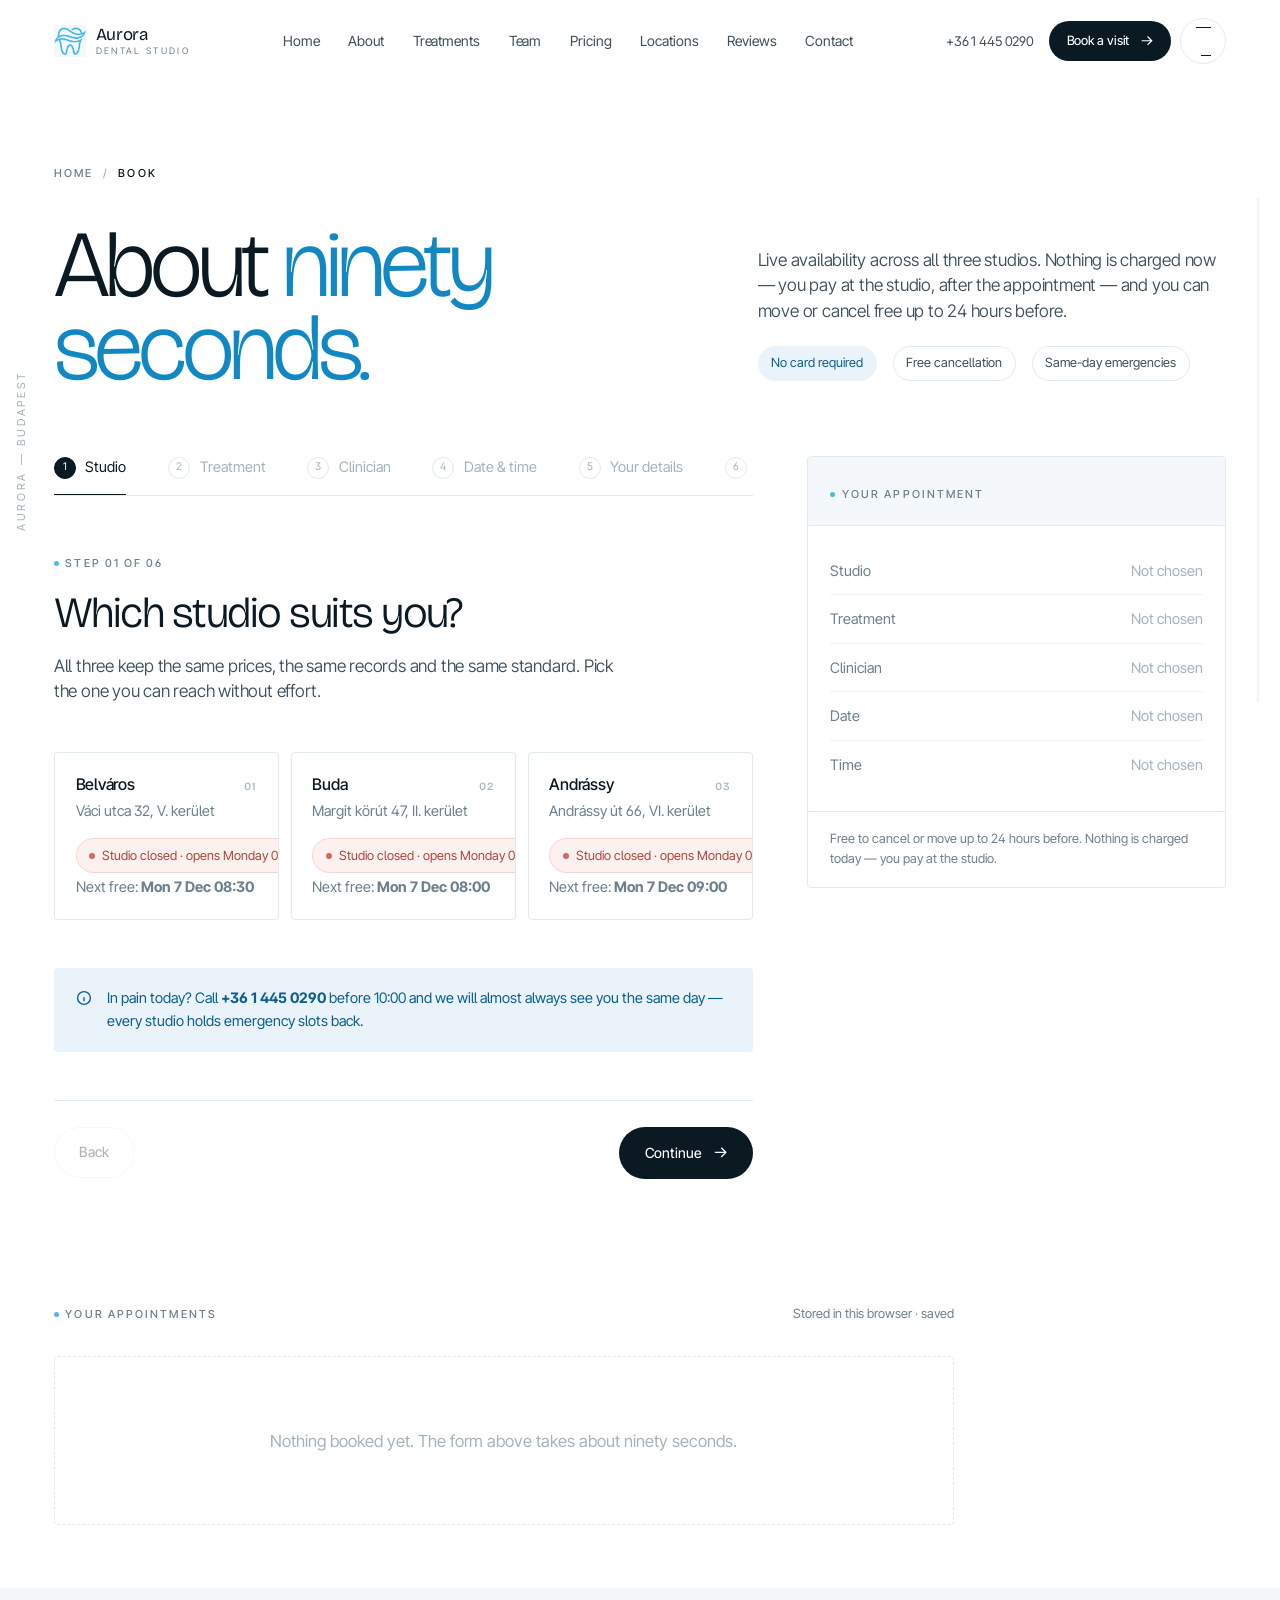
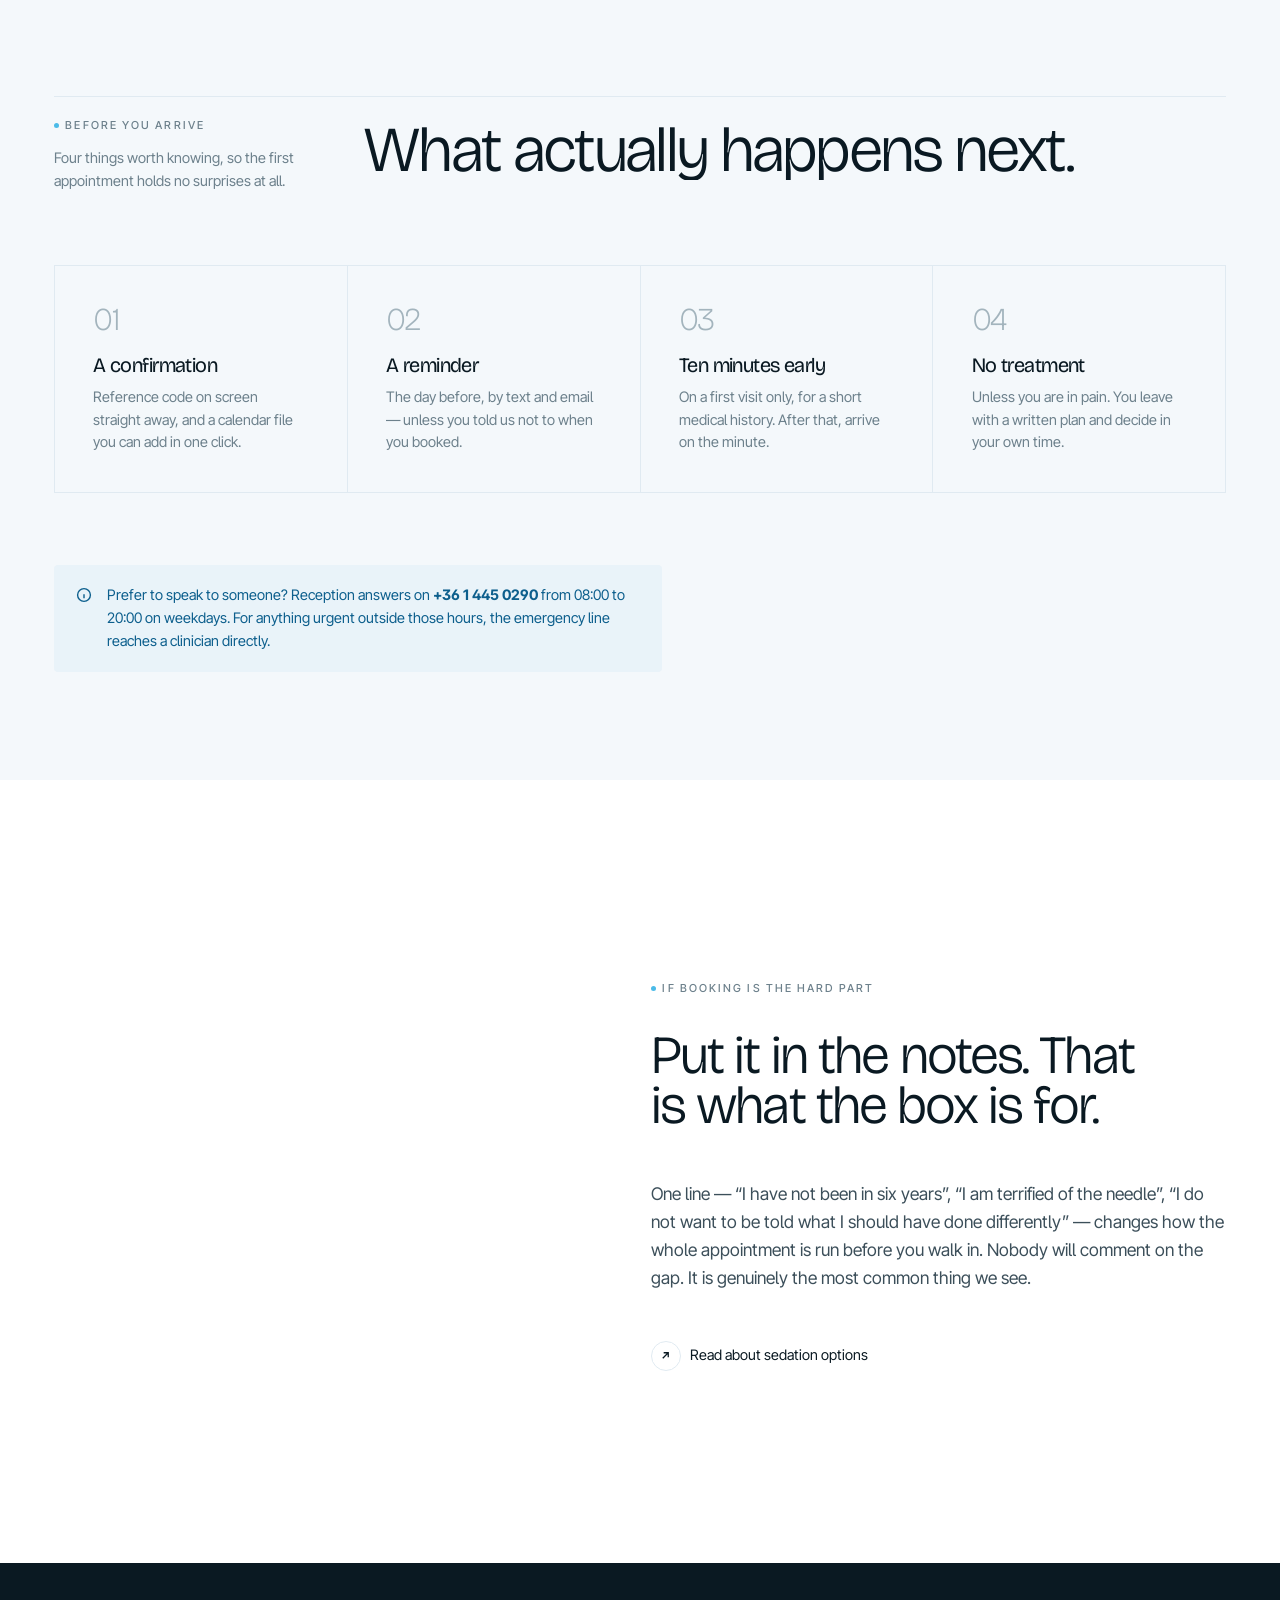
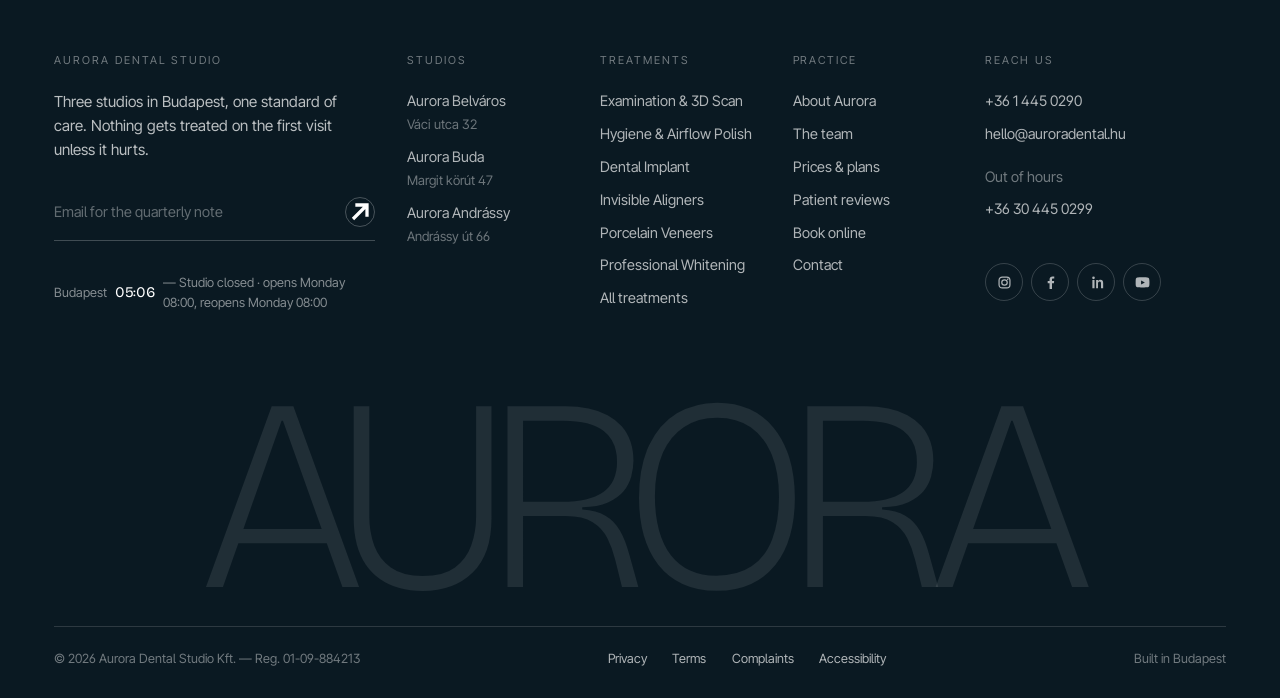
==== booking.html @ d3820864 "First" ====
<!DOCTYPE html>
<html lang="en">
<head>
<meta charset="utf-8">
<meta name="viewport" content="width=device-width, initial-scale=1">
<title>Book an Appointment — Aurora Dental Studio</title>
<meta name="description" content="Book online at any of Aurora's three Budapest studios in about ninety seconds. Live availability, free cancellation up to 24 hours before.">
<link rel="icon" href="imgs/dental_logo.png">
<link rel="preconnect" href="https://fonts.googleapis.com">
<link rel="preconnect" href="https://fonts.gstatic.com" crossorigin>
<link href="https://fonts.googleapis.com/css2?family=Bricolage+Grotesque:opsz,wght@12..96,200..800&family=Inter+Tight:ital,wght@0,300..700;1,400&display=swap" rel="stylesheet">
<link rel="stylesheet" href="https://cdn.jsdelivr.net/npm/lenis@1.1.14/dist/lenis.css">
<link rel="stylesheet" href="css/base.css">
<link rel="stylesheet" href="css/app.css">
<link rel="stylesheet" href="css/pages.css">
<script>
  (function (h) {
    if (!matchMedia('(prefers-reduced-motion: reduce)').matches) h.classList.add('motion');
    try { if (sessionStorage.getItem('aurora.nav') === '1') { h.classList.add('nav-in'); sessionStorage.removeItem('aurora.nav'); } } catch (e) {}
  })(document.documentElement);
</script>
</head>
<body>

<main>

  <!-- ============================================================ HERO -->
  <section class="phero" style="padding-bottom:clamp(1.5rem,3vh,2.4rem)">
    <div class="phero__aur" aria-hidden="true"></div>
    <div class="shell">
      <div class="phero__crumb">
        <a class="label ulink" href="index.html">Home</a>
        <span class="label" style="color:var(--ink-25)">/</span>
        <span class="label label--ink">Book</span>
      </div>
      <div class="phero__grid">
        <h1 class="phero__t" data-split="words" data-now="1">About <em>ninety seconds.</em></h1>
        <div class="phero__side">
          <p class="lead" data-rv="up" data-rv-d=".3">
            Live availability across all three studios. Nothing is charged now — you pay at the
            studio, after the appointment — and you can move or cancel free up to 24 hours before.
          </p>
          <div class="flex g2 wrap" data-rv="up" data-rv-d=".4">
            <span class="tag tag--blue">No card required</span>
            <span class="tag">Free cancellation</span>
            <span class="tag">Same-day emergencies</span>
          </div>
        </div>
      </div>
    </div>
  </section>

  <!-- ============================================================ WIZARD -->
  <section class="sec--sm" style="padding-top:clamp(1.5rem,3vw,2.6rem)">
    <div class="shell">
      <div class="wiz" id="wiz">
        <div>
          <div class="wiz__steps" id="wizSteps"></div>
          <div id="wizPanels"></div>
          <div class="wiz__nav" id="wizNav"></div>
        </div>
        <aside class="wiz__aside" id="wizAside"></aside>
      </div>
    </div>
  </section>

  <!-- ============================================================ MY APPOINTMENTS -->
  <section class="sec--sm">
    <div class="shell">
      <div style="max-width:900px" id="myAppts"></div>
    </div>
  </section>

  <!-- ============================================================ REASSURANCE -->
  <section class="sec bone">
    <div class="shell">
      <div class="shead mb6">
        <div class="shead__aside">
          <span class="label"><span class="dot"></span>Before you arrive</span>
          <p class="shead__meta">Four things worth knowing, so the first appointment holds no surprises at all.</p>
        </div>
        <h2 class="dsp shead__t" data-split="words">What actually happens next.</h2>
      </div>

      <div class="vgrid" style="grid-template-columns:repeat(4,1fr)">
        <div class="vgrid__i"><div class="tl__y" style="font-size:2rem">01</div>
          <h3 class="vgrid__t mt2">A confirmation</h3>
          <p class="vgrid__d">Reference code on screen straight away, and a calendar file you can add in one click.</p></div>
        <div class="vgrid__i"><div class="tl__y" style="font-size:2rem">02</div>
          <h3 class="vgrid__t mt2">A reminder</h3>
          <p class="vgrid__d">The day before, by text and email — unless you told us not to when you booked.</p></div>
        <div class="vgrid__i"><div class="tl__y" style="font-size:2rem">03</div>
          <h3 class="vgrid__t mt2">Ten minutes early</h3>
          <p class="vgrid__d">On a first visit only, for a short medical history. After that, arrive on the minute.</p></div>
        <div class="vgrid__i"><div class="tl__y" style="font-size:2rem">04</div>
          <h3 class="vgrid__t mt2">No treatment</h3>
          <p class="vgrid__d">Unless you are in pain. You leave with a written plan and decide in your own time.</p></div>
      </div>

      <div class="note mt6" style="max-width:76ch">
        <svg viewBox="0 0 16 16" fill="none" stroke="currentColor" stroke-width="1.4"><circle cx="8" cy="8" r="6.4"/><path d="M8 7.2v4M8 4.9v.1"/></svg>
        <span>Prefer to speak to someone? Reception answers on
        <a class="ulink" href="tel:+3614450290"><b>+36 1 445 0290</b></a> from 08:00 to 20:00 on weekdays.
        For anything urgent outside those hours, the emergency line reaches a clinician directly.</span>
      </div>
    </div>
  </section>

  <!-- ============================================================ ANXIETY -->
  <section class="sec">
    <div class="shell">
      <div class="grid" style="align-items:center">
        <figure style="grid-column:1/6" class="arch mzoom" data-clip data-cursor="Calm">
          <img class="cover" style="aspect-ratio:.84"
               src="https://images.pexels.com/photos/4269368/pexels-photo-4269368.jpeg?auto=compress&amp;cs=tinysrgb&amp;w=1000"
               alt="A dentist in conversation with a patient">
        </figure>
        <div style="grid-column:7/13">
          <span class="label"><span class="dot"></span>If booking is the hard part</span>
          <h2 class="mt3" style="font-size:var(--fs-h2)" data-split="words">Put it in the notes. That is what the box is for.</h2>
          <p class="body-lg mt4 mw-md">
            One line — “I have not been in six years”, “I am terrified of the needle”, “I do not want
            to be told what I should have done differently” — changes how the whole appointment is
            run before you walk in. Nobody will comment on the gap. It is genuinely the most common
            thing we see.
          </p>
          <a class="alink mt4" href="services.html"><span class="c">
            <svg viewBox="0 0 12 12" fill="none" stroke="currentColor" stroke-width="1.4"><path d="M3 9L9 3M4 3h5v5"/></svg>
          </span>Read about sedation options</a>
        </div>
      </div>
    </div>
  </section>

</main>

<script src="https://cdnjs.cloudflare.com/ajax/libs/gsap/3.12.5/gsap.min.js"></script>
<script src="https://cdnjs.cloudflare.com/ajax/libs/gsap/3.12.5/ScrollTrigger.min.js"></script>
<script src="https://cdn.jsdelivr.net/npm/lenis@1.1.14/dist/lenis.min.js"></script>
<script src="js/data.js"></script>
<script src="js/store.js"></script>
<script src="js/motion.js"></script>
<script src="js/ui.js"></script>
<script src="js/pages.js"></script>
<script src="js/booking.js"></script>
<script>AURORA.UI.boot('booking.html', AURORA.pages.booking);</script>
</body>
</html>
---- css/base.css ----
/* ============================================================
   AURORA DENTAL STUDIO — BASE
   Design system: tokens, reset, typography, grid, utilities
   ============================================================ */

/* ---------- 1. TOKENS ---------- */
:root{
  /* Palette — white + light blue, sparingly deployed */
  --paper:      #ffffff;
  --bone:       #f4f8fb;
  --mist:       #e9f3f9;
  --ice:        #d5eaf7;
  --aurora:     #4bbbe8;
  --aurora-lit: #6fcbf0;
  --deep:       #1188c4;
  --abyss:      #0d5f8d;

  --ink:        #0a1922;
  --ink-70:     #3c4f5a;
  --ink-45:     #6d818c;
  --ink-25:     #a3b4bd;
  --line:       #e0eaf1;
  --line-soft:  #eef4f8;

  /* Type */
  --display: "Bricolage Grotesque", "Inter Tight", -apple-system, BlinkMacSystemFont, "Segoe UI", sans-serif;
  --text:    "Inter Tight", -apple-system, BlinkMacSystemFont, "Segoe UI", Roboto, sans-serif;

  --fs-mega:    clamp(3.4rem, 13vw, 13rem);
  --fs-display: clamp(2.9rem, 8.4vw, 8.2rem);
  --fs-h1:      clamp(2.4rem, 6vw, 5.4rem);
  --fs-h2:      clamp(1.9rem, 4.2vw, 3.6rem);
  --fs-h3:      clamp(1.35rem, 2.1vw, 1.95rem);
  --fs-h4:      clamp(1.1rem, 1.4vw, 1.3rem);
  --fs-lead:    clamp(1.02rem, 1.35vw, 1.28rem);
  --fs-body:    1.0425rem;
  --fs-sm:      0.905rem;
  --fs-xs:      0.795rem;
  --fs-label:   0.688rem;

  /* Space */
  --pad:     clamp(1.25rem, 4.2vw, 4.5rem);
  --gut:     clamp(1rem, 1.7vw, 1.75rem);
  --sec:     clamp(5rem, 12vh, 10.5rem);
  --sec-sm:  clamp(3.25rem, 7vh, 6rem);

  /* Motion */
  --e-out:  cubic-bezier(.16,1,.3,1);
  --e-io:   cubic-bezier(.65,.05,.36,1);
  --e-soft: cubic-bezier(.33,1,.68,1);
  --t-fast: .28s;
  --t-mid:  .55s;
  --t-slow: .9s;

  --nav-h: 78px;
  --rail:  clamp(0px, 3.4vw, 58px);
  --maxw:  1680px;
}

/* ---------- 2. RESET ---------- */
*,*::before,*::after{ box-sizing:border-box; }
*{ margin:0; padding:0; }
html{
  -webkit-text-size-adjust:100%;
  scroll-behavior:auto;
  background:var(--paper);
}
body{
  font-family:var(--text);
  font-size:var(--fs-body);
  line-height:1.58;
  font-weight:400;
  color:var(--ink);
  background:var(--paper);
  -webkit-font-smoothing:antialiased;
  -moz-osx-font-smoothing:grayscale;
  text-rendering:optimizeLegibility;
  overflow-x:hidden;
  font-feature-settings:"ss01","cv05","kern";
}
body.is-locked{ overflow:hidden; }
img,svg,video{ display:block; max-width:100%; }
img{ height:auto; background:var(--bone); }
a{ color:inherit; text-decoration:none; }
button,input,select,textarea{ font:inherit; color:inherit; background:none; border:none; }
button{ cursor:pointer; }
ul,ol{ list-style:none; }
table{ border-collapse:collapse; width:100%; }
::selection{ background:var(--aurora); color:#fff; }
:focus-visible{ outline:2px solid var(--deep); outline-offset:3px; border-radius:2px; }
:focus:not(:focus-visible){ outline:none; }

/* Scrollbar */
::-webkit-scrollbar{ width:9px; height:9px; }
::-webkit-scrollbar-track{ background:var(--bone); }
::-webkit-scrollbar-thumb{ background:var(--ice); border-radius:9px; }
::-webkit-scrollbar-thumb:hover{ background:var(--aurora); }

/* Lenis */
html.lenis,html.lenis body{ height:auto; }
.lenis.lenis-smooth{ scroll-behavior:auto !important; }
.lenis.lenis-stopped{ overflow:hidden; }

/* ---------- 3. TYPE ---------- */
.display,h1,h2,h3,h4{
  font-family:var(--display);
  font-weight:300;
  line-height:.94;
  letter-spacing:-.035em;
  font-variation-settings:"opsz" 64;
  text-wrap:balance;
}
h1{ font-size:var(--fs-h1); }
h2{ font-size:var(--fs-h2); }
h3{ font-size:var(--fs-h3); letter-spacing:-.028em; line-height:1.06; }
h4{ font-size:var(--fs-h4); letter-spacing:-.02em; line-height:1.2; font-weight:400; }

.mega{ font-family:var(--display); font-size:var(--fs-mega); font-weight:200; line-height:.82; letter-spacing:-.05em; font-variation-settings:"opsz" 96; }
/* section headings — deliberately smaller than the page-level display sizes */
.dsp{ font-size:clamp(2.1rem, 5vw, 4.4rem); letter-spacing:-.042em; }
.lead{ font-size:var(--fs-lead); line-height:1.48; color:var(--ink-70); font-weight:350; letter-spacing:-.012em; }
.body-lg{ font-size:1.09rem; line-height:1.62; color:var(--ink-70); }
.muted{ color:var(--ink-45); }
.small{ font-size:var(--fs-sm); }
.xs{ font-size:var(--fs-xs); }

/* Label — the signature micro-type of the system */
.label{
  font-size:var(--fs-label);
  font-weight:500;
  letter-spacing:.19em;
  text-transform:uppercase;
  color:var(--ink-45);
  line-height:1;
  display:inline-flex;
  align-items:center;
  gap:.6em;
}
.label--ink{ color:var(--ink); }
.label--blue{ color:var(--deep); }
.label .dot{ width:5px; height:5px; border-radius:50%; background:var(--aurora); flex:none; }
.idx{
  font-family:var(--display);
  font-size:var(--fs-label);
  font-weight:500;
  letter-spacing:.08em;
  color:var(--ink-25);
  font-variation-settings:"opsz" 12;
}

.wm{ font-weight:200; }
.italic{ font-style:italic; }
.tight{ letter-spacing:-.045em; }
.blue{ color:var(--deep); }
.ink45{ color:var(--ink-45); }

/* Inline media chip inside headlines */
.chip-img{
  display:inline-block;
  vertical-align:middle;
  width:clamp(58px,7.4vw,132px);
  height:clamp(34px,4.1vw,72px);
  border-radius:999px;
  object-fit:cover;
  object-position:50% 38%;
  margin:0 .18em;
  transform:translateY(-.06em);
}

/* ---------- 4. LAYOUT ---------- */
.shell{
  width:100%;
  max-width:var(--maxw);
  margin-inline:auto;
  padding-inline:var(--pad);
}
.shell--wide{ max-width:1920px; }
.grid{ display:grid; grid-template-columns:repeat(12,1fr); gap:var(--gut); }
.sec{ padding-block:var(--sec); position:relative; }
.sec--sm{ padding-block:var(--sec-sm); }
.sec--flush-t{ padding-top:0; }
.sec--flush-b{ padding-bottom:0; }
.bone{ background:var(--bone); }
.mist{ background:var(--mist); }
.night{ background:var(--ink); color:var(--paper); }
.night .lead,.night .muted{ color:rgba(255,255,255,.62); }
.night .label{ color:rgba(255,255,255,.5); }
.hr{ height:1px; background:var(--line); border:0; }
.night .hr{ background:rgba(255,255,255,.14); }

/* Section head: label left, title right — the recurring editorial pattern */
.shead{
  display:grid;
  grid-template-columns:minmax(0,3fr) minmax(0,9fr);
  gap:var(--gut);
  align-items:start;
  padding-top:1.4rem;
  border-top:1px solid var(--line);
}
.shead__aside{ display:flex; flex-direction:column; gap:1rem; }
.shead__t{ max-width:19ch; }
.shead__meta{ font-size:var(--fs-sm); color:var(--ink-45); max-width:34ch; }
.night .shead{ border-color:rgba(255,255,255,.14); }

/* ---------- 5. UTILITIES ---------- */
.flex{ display:flex; }
.between{ display:flex; justify-content:space-between; align-items:center; }
.center{ display:flex; align-items:center; }
.col{ display:flex; flex-direction:column; }
.wrap{ flex-wrap:wrap; }
.g1{ gap:.5rem } .g2{ gap:1rem } .g3{ gap:1.6rem } .g4{ gap:2.4rem } .g6{ gap:3.6rem }
.mt1{ margin-top:.6rem } .mt2{ margin-top:1.2rem } .mt3{ margin-top:2rem }
.mt4{ margin-top:3rem } .mt6{ margin-top:4.5rem } .mt8{ margin-top:6rem }
.mb2{ margin-bottom:1.2rem } .mb3{ margin-bottom:2rem } .mb4{ margin-bottom:3rem } .mb6{ margin-bottom:4.5rem }
.tc{ text-align:center } .tr{ text-align:right }
.rel{ position:relative } .ovh{ overflow:hidden }
.nowrap{ white-space:nowrap }
.mw-xs{ max-width:34ch } .mw-sm{ max-width:44ch } .mw-md{ max-width:58ch } .mw-lg{ max-width:72ch }
.full{ width:100% } .fit{ width:fit-content }
.sr{ position:absolute; width:1px; height:1px; padding:0; margin:-1px; overflow:hidden; clip:rect(0 0 0 0); white-space:nowrap; border:0; }
.hide-mob{ display:revert }
.only-mob{ display:none }
.stack-sep > * + *{ border-top:1px solid var(--line); }

/* Aspect helpers */
.ar-1{ aspect-ratio:1/1 } .ar-45{ aspect-ratio:4/5 } .ar-34{ aspect-ratio:3/4 }
.ar-32{ aspect-ratio:3/2 } .ar-169{ aspect-ratio:16/9 } .ar-21{ aspect-ratio:2/1 }
.ar-23{ aspect-ratio:2/3 }
.cover{ width:100%; height:100%; object-fit:cover; }

/* Arch — signature silhouette, echoing the curve of the logo */
.arch{ border-radius:999px 999px 4px 4px; overflow:hidden; }
.arch-sm{ border-radius:180px 180px 4px 4px; overflow:hidden; }
.pill{ border-radius:999px; overflow:hidden; }
.soft{ border-radius:3px; overflow:hidden; }

@media (max-width:900px){
  .hide-mob{ display:none !important }
  .only-mob{ display:revert }
  .shead{ grid-template-columns:1fr; gap:1.5rem }
  /* Keep 12 tracks so inline `grid-column: 6/13` spans stay valid, and
     stack every child instead — dropping to 6 tracks pushed items into
     implicit columns and overflowed the page. */
  .grid{ grid-template-columns:repeat(12,1fr) }
  .grid > *{ grid-column:1 / -1 !important; }
}
---- css/app.css ----
/* ============================================================
   AURORA — APP CHROME + COMPONENTS
   ============================================================ */

/* ---------- MOTION PRIMING ---------- */
html.motion [data-rv]{ opacity:0; }
html.motion [data-rv="up"]{ transform:translateY(38px); }
html.motion [data-rv="fade"]{ transform:none; }
html.motion .rv-line span{ display:block; }
html.motion [data-split]{ opacity:1; }
html.motion [data-split]:not(.split-done){ opacity:0; }
html.motion [data-clip]{ clip-path:inset(0 0 100% 0); }

/* ============================================================
   LOADER
   ============================================================ */
.loader{
  position:fixed; inset:0; z-index:9000;
  background:var(--paper);
  display:grid; place-items:center;
  padding:var(--pad);
}
.loader__mark{ width:clamp(64px,7vw,104px); opacity:.14; }
.loader__wrap{ position:relative; display:grid; place-items:center; gap:1.6rem; }
.loader__word{
  font-family:var(--display); font-weight:200;
  font-size:clamp(2.4rem,7vw,5.2rem); letter-spacing:-.05em;
  line-height:1; overflow:hidden; display:flex;
}
.loader__word span{ display:block; }
.loader__bar{
  position:absolute; left:var(--pad); right:var(--pad); bottom:calc(var(--pad) + 34px);
  height:1px; background:var(--line);
}
.loader__bar i{ display:block; height:100%; width:0; background:var(--aurora); }
.loader__num{
  position:absolute; right:var(--pad); bottom:var(--pad);
  font-family:var(--display); font-size:clamp(2rem,5vw,3.4rem);
  font-weight:200; letter-spacing:-.04em; line-height:1; color:var(--ink);
}
.loader__cap{ position:absolute; left:var(--pad); bottom:var(--pad); }
.loader__veil{
  position:absolute; inset:0; background:var(--paper);
}

/* ============================================================
   PAGE TRANSITION
   ============================================================ */
.trans{ position:fixed; inset:0; z-index:8000; pointer-events:none; display:grid; place-items:center; }
.trans__panel{
  position:absolute; inset:0; background:var(--ink);
  transform:scaleY(0); transform-origin:bottom center;
}
.trans__mark{ position:relative; width:52px; opacity:0; filter:brightness(0) invert(1); }
/* keep the panel covering the page between navigation and first paint */
html.nav-in .trans__panel{ transform:scaleY(1); transform-origin:top center; }

/* ============================================================
   CUSTOM CURSOR
   ============================================================ */
.cur{
  position:fixed; top:0; left:0; z-index:9500; pointer-events:none;
  width:9px; height:9px; border-radius:50%; background:var(--ink);
  transform:translate3d(-50%,-50%,0); mix-blend-mode:normal;
  opacity:0; transition:opacity .3s;
}
.cur-ring{
  position:fixed; top:0; left:0; z-index:9499; pointer-events:none;
  width:44px; height:44px; border-radius:50%;
  border:1px solid var(--ink-25);
  transform:translate3d(-50%,-50%,0);
  display:grid; place-items:center;
  opacity:0; transition:opacity .3s, background-color .35s var(--e-out), border-color .35s;
}
.cur-ring__t{
  font-size:9px; letter-spacing:.14em; text-transform:uppercase;
  color:#fff; opacity:0; transform:scale(.7); transition:opacity .25s,transform .25s;
  font-weight:500;
}
body.cur-on .cur,body.cur-on .cur-ring{ opacity:1; }
body.cur-link .cur{ opacity:0; }
body.cur-link .cur-ring{ background:var(--ink); border-color:var(--ink); }
body.cur-media .cur{ opacity:0; }
body.cur-media .cur-ring{ background:var(--aurora); border-color:var(--aurora); }
body.cur-media .cur-ring__t,body.cur-drag .cur-ring__t{ opacity:1; transform:scale(1); }
body.cur-drag .cur{ opacity:0; }
body.cur-drag .cur-ring{ background:var(--ink); border-color:var(--ink); }
@media (hover:none),(pointer:coarse){ .cur,.cur-ring{ display:none !important } }

/* ============================================================
   RAILS
   ============================================================ */
.rail{
  position:fixed; top:0; bottom:0; width:var(--rail); z-index:60;
  pointer-events:none; display:flex; align-items:center; justify-content:center;
}
.rail--l{ left:0; }
.rail--r{ right:0; }
.rail__txt{
  writing-mode:vertical-rl; text-orientation:mixed;
  font-size:var(--fs-label); letter-spacing:.24em; text-transform:uppercase;
  color:var(--ink-25); user-select:none;
}
.rail--l .rail__txt{ transform:rotate(180deg); }
.rail__prog{
  position:absolute; top:22vh; bottom:22vh; left:50%; width:1px;
  background:var(--line); transform:translateX(-50%);
}
.rail__prog i{ position:absolute; top:0; left:0; width:100%; height:0; background:var(--aurora); }
@media (max-width:1180px){ .rail{ display:none } }

/* ============================================================
   NAV
   ============================================================ */
.nav{
  position:fixed; top:0; left:0; right:0; z-index:500;
  padding:1.15rem var(--pad);
  transition:padding .5s var(--e-out), background-color .5s, box-shadow .5s;
  mix-blend-mode:normal;
}
.nav::before{
  content:""; position:absolute; inset:0;
  background:rgba(255,255,255,.82);
  -webkit-backdrop-filter:blur(16px) saturate(1.4);
  backdrop-filter:blur(16px) saturate(1.4);
  border-bottom:1px solid var(--line);
  opacity:0; transition:opacity .5s var(--e-out);
}
.nav.is-stuck{ padding:.7rem var(--pad); }
.nav.is-stuck::before{ opacity:1; }
.nav.is-hidden{ transform:translateY(-102%); transition:transform .55s var(--e-out),padding .5s; }
.nav__in{
  position:relative; display:flex; align-items:center; justify-content:space-between;
  gap:1.5rem; max-width:var(--maxw); margin-inline:auto;
}
.brand{ display:flex; align-items:center; gap:.62rem; flex:none; }
.brand__mark{ width:32px; height:32px; object-fit:contain; transition:transform .6s var(--e-out); }
.brand:hover .brand__mark{ transform:rotate(-8deg) scale(1.08); }
.brand__txt{ display:flex; flex-direction:column; line-height:1; }
.brand__n{ font-family:var(--display); font-size:1.06rem; font-weight:400; letter-spacing:-.02em; }
.brand__s{ font-size:.56rem; letter-spacing:.26em; text-transform:uppercase; color:var(--ink-45); margin-top:3px; }

.nav__links{ display:flex; align-items:center; gap:.15rem; }
.nav__link{
  position:relative; font-size:.875rem; letter-spacing:-.005em;
  padding:.5rem .82rem; border-radius:999px; color:var(--ink-70);
  transition:color .35s;
}
.nav__link::after{
  content:""; position:absolute; left:.82rem; right:.82rem; bottom:.34rem; height:1px;
  background:var(--ink); transform:scaleX(0); transform-origin:right;
  transition:transform .45s var(--e-out);
}
.nav__link:hover{ color:var(--ink); }
.nav__link:hover::after{ transform:scaleX(1); transform-origin:left; }
.nav__link.is-on{ color:var(--ink); }
.nav__link.is-on::after{ transform:scaleX(1); background:var(--aurora); height:2px; }
.nav__act{ display:flex; align-items:center; gap:.55rem; flex:none; }
.nav__tel{ font-size:.83rem; color:var(--ink-70); padding-right:.4rem; letter-spacing:-.01em; }
.nav__tel:hover{ color:var(--deep); }

.burger{
  width:46px; height:46px; border:1px solid var(--line); border-radius:999px;
  display:grid; place-items:center; gap:0; background:var(--paper);
  transition:border-color .4s,background-color .4s;
}
.burger:hover{ border-color:var(--ink); }
.burger i{ display:block; width:15px; height:1.4px; background:var(--ink); transition:transform .45s var(--e-out),opacity .3s; }
.burger i:first-child{ transform:translateY(-3px); }
.burger i:last-child{ transform:translateY(3px); width:10px; margin-left:5px; }
.burger:hover i:last-child{ width:15px; margin-left:0; }
body.menu-open .burger i:first-child{ transform:translateY(1px) rotate(45deg); }
body.menu-open .burger i:last-child{ transform:translateY(-1px) rotate(-45deg); width:15px; margin-left:0; }
@media (max-width:1150px){ .nav__links,.nav__tel{ display:none } }

/* ---------- OVERLAY MENU ---------- */
.menu{
  position:fixed; inset:0; z-index:480; background:var(--paper);
  clip-path:inset(0 0 100% 0); pointer-events:none;
  display:grid; grid-template-rows:1fr auto;
  padding:calc(var(--nav-h) + 2.2rem) var(--pad) var(--pad);
}
.menu.is-open{ pointer-events:auto; }
.menu__grid{ display:grid; grid-template-columns:minmax(0,7fr) minmax(0,5fr); gap:var(--gut); align-items:center; }
.menu__list{ display:flex; flex-direction:column; }
.menu__item{ overflow:hidden; border-top:1px solid var(--line); }
.menu__item:last-child{ border-bottom:1px solid var(--line); }
.menu__a{
  display:flex; align-items:baseline; gap:1.4rem; padding:clamp(.5rem,1.5vh,1.1rem) 0;
  font-family:var(--display); font-weight:300; letter-spacing:-.04em;
  font-size:clamp(2rem,5.4vw,4.6rem); line-height:1;
  transition:color .4s,padding-left .55s var(--e-out);
  position:relative;
}
.menu__a:hover{ padding-left:1.6rem; color:var(--deep); }
.menu__a .n{ font-size:var(--fs-label); letter-spacing:.1em; color:var(--ink-25); flex:none; transition:color .4s; }
.menu__a:hover .n{ color:var(--aurora); }
.menu__a .ar{ margin-left:auto; opacity:0; transform:translateX(-14px); transition:.5s var(--e-out); font-size:1.2rem; }
.menu__a:hover .ar{ opacity:1; transform:translateX(0); }
.menu__preview{ position:relative; aspect-ratio:4/5; border-radius:999px 999px 6px 6px; overflow:hidden; background:var(--bone); }
.menu__preview img{
  position:absolute; inset:0; width:100%; height:100%; object-fit:cover;
  opacity:0; transform:scale(1.12); transition:opacity .7s var(--e-out),transform .9s var(--e-out);
}
.menu__preview img.is-on{ opacity:1; transform:scale(1); }
.menu__foot{ display:flex; justify-content:space-between; align-items:flex-end; gap:2rem; padding-top:1.4rem; border-top:1px solid var(--line); flex-wrap:wrap; }
.menu__cols{ display:flex; gap:clamp(1.5rem,4vw,4rem); flex-wrap:wrap; }
.menu__col{ display:flex; flex-direction:column; gap:.42rem; font-size:var(--fs-sm); color:var(--ink-70); }
@media (max-width:900px){
  .menu{ padding-top:calc(var(--nav-h) + 1rem); overflow-y:auto; }
  .menu__grid{ grid-template-columns:1fr; align-items:start; }
  .menu__preview{ display:none; }
}

/* ============================================================
   BUTTONS + LINKS
   ============================================================ */
.btn{
  position:relative; display:inline-flex; align-items:center; justify-content:center; gap:.68rem;
  padding:.92rem 1.6rem; border-radius:999px; overflow:hidden;
  background:var(--ink); color:var(--paper);
  font-size:.875rem; font-weight:450; letter-spacing:-.008em; white-space:nowrap;
  transition:color .4s var(--e-out);
  isolation:isolate;
}
.btn::before{
  content:""; position:absolute; z-index:-1; left:50%; bottom:-10%;
  width:130%; aspect-ratio:1/1; border-radius:50%;
  background:var(--aurora); transform:translate(-50%,100%) scale(.2);
  transition:transform .62s var(--e-out);
}
.btn:hover::before{ transform:translate(-50%,18%) scale(1); }
.btn .ico{ width:1.05em; height:1.05em; flex:none; transition:transform .45s var(--e-out); }
.btn:hover .ico{ transform:translateX(4px); }
.btn--lg{ padding:1.16rem 2rem; font-size:.94rem; }
.btn--sm{ padding:.62rem 1.1rem; font-size:.8rem; }
.btn--ghost{ background:transparent; color:var(--ink); box-shadow:inset 0 0 0 1px var(--line); }
.btn--ghost:hover{ color:var(--ink); box-shadow:inset 0 0 0 1px transparent; }
.btn--blue{ background:var(--aurora); }
.btn--blue::before{ background:var(--ink); }
.btn--white{ background:var(--paper); color:var(--ink); }
.btn--white::before{ background:var(--aurora); }
.btn--block{ width:100%; }
.btn:disabled{ opacity:.32; pointer-events:none; }
.btn--ghost.is-on{ background:var(--ink); color:var(--paper); box-shadow:none; }

.ulink{ position:relative; display:inline-block; }
.ulink::after{
  content:""; position:absolute; left:0; right:0; bottom:-2px; height:1px; background:currentColor;
  transform:scaleX(0); transform-origin:right; transition:transform .5s var(--e-out);
}
.ulink:hover::after{ transform:scaleX(1); transform-origin:left; }

.alink{ display:inline-flex; align-items:center; gap:.55rem; font-size:.9rem; }
.alink .c{
  width:30px; height:30px; border-radius:50%; border:1px solid var(--line);
  display:grid; place-items:center; flex:none; overflow:hidden; position:relative;
  transition:border-color .4s,background-color .4s,color .4s;
}
.alink:hover .c{ background:var(--ink); border-color:var(--ink); color:var(--paper); }
.alink .c svg{ width:11px; transition:transform .45s var(--e-out); }
.alink:hover .c svg{ transform:translate(2px,-2px); }

/* Magnetic wrapper */
.mag{ display:inline-block; will-change:transform; }

/* Tag / pill */
.tag{
  display:inline-flex; align-items:center; gap:.45rem;
  padding:.42rem .78rem; border-radius:999px; border:1px solid var(--line);
  font-size:var(--fs-xs); color:var(--ink-70); background:var(--paper); white-space:nowrap;
}
.tag--blue{ background:var(--mist); border-color:transparent; color:var(--abyss); }
.tag--solid{ background:var(--ink); color:#fff; border-color:var(--ink); }
.tag--live{ background:#eefaf3; border-color:#c9ecd9; color:#1d7a4c; }
.tag--live .dot{ width:6px; height:6px; border-radius:50%; background:#25a463; animation:pulse 2.2s infinite; }
.tag--shut{ background:#fdf1f0; border-color:#f4d5d2; color:#b0453b; }
.tag--shut .dot{ width:6px; height:6px; border-radius:50%; background:#d3675c; }
@keyframes pulse{ 0%,100%{ box-shadow:0 0 0 0 rgba(37,164,99,.5) } 70%{ box-shadow:0 0 0 6px rgba(37,164,99,0) } }

/* Filter chips */
.chips{ display:flex; gap:.5rem; flex-wrap:wrap; }
.chip{
  padding:.55rem 1rem; border-radius:999px; border:1px solid var(--line);
  font-size:var(--fs-sm); color:var(--ink-45); background:var(--paper);
  transition:.36s var(--e-out); white-space:nowrap;
}
.chip:hover{ border-color:var(--ink-25); color:var(--ink); }
.chip.is-on{ background:var(--ink); border-color:var(--ink); color:var(--paper); }

/* ============================================================
   FORMS
   ============================================================ */
.form-grid{ display:grid; grid-template-columns:repeat(2,minmax(0,1fr)); gap:1.5rem 1.4rem; }
.form-grid .span2{ grid-column:1/-1; }
@media (max-width:700px){ .form-grid{ grid-template-columns:1fr } }

.fld{ position:relative; display:block; }
.fld input,.fld textarea,.fld select{
  width:100%; padding:1.5rem 0 .62rem; font-size:1rem;
  border-bottom:1px solid var(--line); border-radius:0; background:transparent;
  transition:border-color .4s;
}
.fld textarea{ resize:vertical; min-height:104px; line-height:1.5; }
.fld select{ cursor:pointer; appearance:none; padding-right:2rem; }
.fld__lb{
  position:absolute; left:0; top:1.42rem; font-size:1rem; color:var(--ink-45);
  pointer-events:none; transform-origin:left center;
  transition:transform .42s var(--e-out), color .42s;
}
.fld input:focus ~ .fld__lb,.fld textarea:focus ~ .fld__lb,.fld select:focus ~ .fld__lb,
.fld input:not(:placeholder-shown) ~ .fld__lb,.fld textarea:not(:placeholder-shown) ~ .fld__lb,
.fld.has-val .fld__lb{
  transform:translateY(-1.42rem) scale(.68); color:var(--ink-45); letter-spacing:.08em; text-transform:uppercase;
}
.fld input:focus,.fld textarea:focus,.fld select:focus{ border-color:var(--aurora); outline:none; }
.fld input:focus ~ .fld__lb,.fld textarea:focus ~ .fld__lb,.fld select:focus ~ .fld__lb{ color:var(--deep); }
.fld__ic{ position:absolute; right:0; top:1.5rem; color:var(--ink-25); pointer-events:none; font-size:.8rem; }
.fld__err{ display:block; font-size:var(--fs-xs); color:#c8503f; margin-top:.42rem; opacity:0; height:0; transition:opacity .3s; }
.fld.is-bad input,.fld.is-bad textarea,.fld.is-bad select{ border-color:#e0837a; }
.fld.is-bad .fld__err{ opacity:1; height:auto; }
.fld__hint{ font-size:var(--fs-xs); color:var(--ink-25); margin-top:.4rem; }

.check{ display:flex; gap:.75rem; align-items:flex-start; cursor:pointer; font-size:var(--fs-sm); color:var(--ink-70); }
.check input{ position:absolute; opacity:0; width:0; height:0; }
.check .bx{
  width:19px; height:19px; border:1px solid var(--line); border-radius:4px; flex:none; margin-top:2px;
  display:grid; place-items:center; transition:.3s var(--e-out); background:var(--paper);
}
.check .bx svg{ width:10px; opacity:0; transform:scale(.4); transition:.3s var(--e-out); color:#fff; }
.check input:checked ~ .bx{ background:var(--ink); border-color:var(--ink); }
.check input:checked ~ .bx svg{ opacity:1; transform:scale(1); }
.check input:focus-visible ~ .bx{ outline:2px solid var(--deep); outline-offset:2px; }

/* Selectable option cards */
.opts{ display:grid; gap:.75rem; }
.opts--2{ grid-template-columns:repeat(2,1fr); }
.opts--3{ grid-template-columns:repeat(3,1fr); }
@media (max-width:820px){ .opts--3{ grid-template-columns:1fr } .opts--2{ grid-template-columns:1fr } }
.opt{
  position:relative; display:block; cursor:pointer; padding:1.2rem 1.3rem;
  border:1px solid var(--line); border-radius:4px; background:var(--paper);
  transition:.4s var(--e-out); overflow:hidden;
}
.opt::after{
  content:""; position:absolute; left:0; top:0; bottom:0; width:2px; background:var(--aurora);
  transform:scaleY(0); transform-origin:top; transition:transform .45s var(--e-out);
}
.opt:hover{ border-color:var(--ink-25); }
.opt input{ position:absolute; opacity:0; pointer-events:none; }
.opt.is-on{ border-color:var(--ink); background:var(--bone); }
.opt.is-on::after{ transform:scaleY(1); }
.opt__t{ font-size:1rem; font-weight:500; letter-spacing:-.015em; display:flex; justify-content:space-between; gap:1rem; align-items:baseline; }
.opt__d{ font-size:var(--fs-sm); color:var(--ink-45); margin-top:.28rem; }
.opt__p{ font-family:var(--display); font-size:1rem; color:var(--ink); white-space:nowrap; }

/* Range */
.rng{ -webkit-appearance:none; appearance:none; width:100%; height:1px; background:var(--line); margin:1.6rem 0; }
.rng::-webkit-slider-thumb{
  -webkit-appearance:none; width:22px; height:22px; border-radius:50%;
  background:var(--ink); cursor:grab; border:4px solid var(--paper);
  box-shadow:0 0 0 1px var(--line); transition:background .3s,transform .3s;
}
.rng::-webkit-slider-thumb:hover{ background:var(--aurora); transform:scale(1.12); }
.rng::-moz-range-thumb{ width:16px; height:16px; border-radius:50%; background:var(--ink); border:4px solid var(--paper); cursor:grab; }

/* Stars input */
.stars{ display:inline-flex; gap:.3rem; }
.stars button{ padding:0; line-height:0; color:var(--ink-25); transition:transform .3s var(--e-out),color .3s; }
.stars button:hover{ transform:scale(1.18); }
.stars button.on{ color:var(--aurora); }
.stars svg{ width:22px; height:22px; }
.stars-ro{ display:inline-flex; gap:2px; color:var(--aurora); }
.stars-ro svg{ width:13px; height:13px; }
.stars-ro .off{ color:var(--ink-25); }

/* ============================================================
   ACCORDION
   ============================================================ */
.acc{ border-top:1px solid var(--line); }
.acc__i{ border-bottom:1px solid var(--line); }
.acc__h{
  width:100%; display:flex; align-items:center; gap:1.4rem; text-align:left;
  padding:clamp(1.1rem,2vw,1.7rem) 0; transition:color .35s;
}
.acc__h:hover{ color:var(--deep); }
.acc__n{ font-size:var(--fs-label); letter-spacing:.1em; color:var(--ink-25); flex:none; width:2.2rem; }
.acc__t{ font-family:var(--display); font-size:clamp(1.08rem,1.75vw,1.6rem); font-weight:350; letter-spacing:-.028em; line-height:1.14; flex:1; }
.acc__pm{ position:relative; width:20px; height:20px; flex:none; }
.acc__pm::before,.acc__pm::after{
  content:""; position:absolute; left:50%; top:50%; background:currentColor;
  transform:translate(-50%,-50%); transition:transform .5s var(--e-out),opacity .4s;
}
.acc__pm::before{ width:14px; height:1.4px; }
.acc__pm::after{ width:1.4px; height:14px; }
.acc__i.is-open .acc__pm::after{ transform:translate(-50%,-50%) rotate(90deg); opacity:0; }
.acc__i.is-open .acc__t{ color:var(--deep); }
.acc__b{ height:0; overflow:hidden; }
.acc__bi{ padding:0 0 1.9rem calc(2.2rem + 1.4rem); max-width:66ch; color:var(--ink-70); font-size:var(--fs-body); }
@media (max-width:640px){ .acc__bi{ padding-left:0 } .acc__n{ display:none } }

/* ============================================================
   MARQUEE
   ============================================================ */
.mq{ display:flex; overflow:hidden; user-select:none; gap:0; }
.mq__t{ display:flex; flex:none; min-width:100%; gap:0; animation:mqx 42s linear infinite; }
.mq:hover .mq__t{ animation-play-state:paused; }
.mq--rev .mq__t{ animation-direction:reverse; }
.mq--fast .mq__t{ animation-duration:24s; }
@keyframes mqx{ to{ transform:translateX(-100%) } }
.mq__i{
  display:inline-flex; align-items:center; gap:clamp(1.4rem,3vw,3rem); padding-right:clamp(1.4rem,3vw,3rem);
  font-family:var(--display); font-weight:250; font-size:clamp(1.8rem,4.6vw,4.2rem);
  letter-spacing:-.04em; white-space:nowrap; line-height:1.1;
}
.mq__i .sep{ color:var(--aurora); font-size:.42em; }

/* ============================================================
   CARDS
   ============================================================ */
.card{
  position:relative; background:var(--paper); border:1px solid var(--line); border-radius:4px;
  padding:clamp(1.5rem,2.4vw,2.2rem); transition:.5s var(--e-out); overflow:hidden;
}
.card:hover{ border-color:var(--ink-25); transform:translateY(-4px); }
.card__n{ font-size:var(--fs-label); letter-spacing:.12em; color:var(--ink-25); }

/* Media hover-zoom */
.mzoom{ overflow:hidden; }
.mzoom img{ transition:transform 1.1s var(--e-out),filter .8s; will-change:transform; }
.mzoom:hover img{ transform:scale(1.06); }

/* Row-list with side image preview */
.rows{ border-top:1px solid var(--line); }
.row{ position:relative; border-bottom:1px solid var(--line); }
.row__a{ display:grid; grid-template-columns:3.2rem 1fr auto; gap:1.4rem; align-items:center; padding:clamp(1.15rem,2.4vw,1.9rem) 0; transition:padding-left .55s var(--e-out); }
.row:hover .row__a{ padding-left:1.2rem; }
.row__t{ font-family:var(--display); font-size:clamp(1.25rem,2.6vw,2.3rem); font-weight:300; letter-spacing:-.035em; line-height:1.04; transition:color .4s; }
.row:hover .row__t{ color:var(--deep); }
.row__m{ display:flex; align-items:center; gap:1.6rem; }
.row__hov{
  position:fixed; z-index:40; width:clamp(180px,17vw,270px); aspect-ratio:4/5; border-radius:999px 999px 4px 4px;
  overflow:hidden; pointer-events:none; opacity:0; top:0; left:0; will-change:transform;
}
@media (max-width:840px){
  .row__a{ grid-template-columns:2.4rem 1fr; row-gap:.5rem }
  .row__m{ grid-column:2; }
}

/* ============================================================
   TABLE
   ============================================================ */
.tbl{ width:100%; }
.tbl th{
  text-align:left; font-size:var(--fs-label); letter-spacing:.16em; text-transform:uppercase;
  color:var(--ink-45); font-weight:500; padding:0 1rem 1rem 0; border-bottom:1px solid var(--line);
}
.tbl td{ padding:1.15rem 1rem 1.15rem 0; border-bottom:1px solid var(--line); vertical-align:top; font-size:var(--fs-sm); }
.tbl tr{ transition:background-color .35s; }
.tbl tbody tr:hover{ background:var(--bone); }
.tbl .num{ font-family:var(--display); font-size:1.02rem; letter-spacing:-.02em; white-space:nowrap; }
.tbl th:last-child,.tbl td:last-child{ text-align:right; padding-right:0; }

/* ============================================================
   TOAST + MODAL + DRAWER
   ============================================================ */
.toasts{ position:fixed; left:50%; bottom:2rem; transform:translateX(-50%); z-index:7000; display:flex; flex-direction:column; gap:.6rem; align-items:center; pointer-events:none; width:calc(100% - 2rem); max-width:460px; }
.toast{
  display:flex; align-items:center; gap:.8rem; padding:.85rem 1.3rem; border-radius:999px;
  background:var(--ink); color:#fff; font-size:var(--fs-sm); box-shadow:0 18px 44px -18px rgba(10,25,34,.5);
  opacity:0; transform:translateY(14px) scale(.96); pointer-events:auto;
}
.toast .dot{ width:7px; height:7px; border-radius:50%; background:var(--aurora); flex:none; }
.toast--bad .dot{ background:#e0837a; }

.drawer{ position:fixed; inset:0; z-index:900; pointer-events:none; }
.drawer__bg{ position:absolute; inset:0; background:rgba(10,25,34,.42); opacity:0; -webkit-backdrop-filter:blur(3px); backdrop-filter:blur(3px); }
.drawer__p{
  position:absolute; top:0; right:0; bottom:0; width:min(560px,100%); background:var(--paper);
  transform:translateX(100%); overflow-y:auto; padding:clamp(1.5rem,3vw,2.8rem);
}
.drawer.is-open{ pointer-events:auto; }
.drawer__x{
  position:sticky; top:0; margin-left:auto; width:44px; height:44px; border-radius:50%;
  border:1px solid var(--line); display:grid; place-items:center; background:var(--paper); z-index:2;
  transition:.35s;
}
.drawer__x:hover{ background:var(--ink); color:#fff; border-color:var(--ink); }

.modal{ position:fixed; inset:0; z-index:950; display:grid; place-items:center; padding:1.2rem; pointer-events:none; }
.modal__bg{ position:absolute; inset:0; background:rgba(10,25,34,.5); opacity:0; }
.modal__c{ position:relative; width:min(620px,100%); background:var(--paper); border-radius:6px; padding:clamp(1.7rem,3.4vw,3rem); opacity:0; transform:translateY(24px) scale(.97); max-height:88vh; overflow-y:auto; }
.modal.is-open{ pointer-events:auto; }

/* ============================================================
   FOOTER
   ============================================================ */
.ft{ background:var(--ink); color:var(--paper); padding-top:clamp(3.5rem,7vw,6.5rem); overflow:hidden; position:relative; }
.ft a{ color:rgba(255,255,255,.68); transition:color .35s; }
.ft a:hover{ color:#fff; }
.ft__grid{ display:grid; grid-template-columns:minmax(0,4fr) repeat(3,minmax(0,2fr)) minmax(0,3fr); gap:var(--gut) 2rem; padding-bottom:clamp(3rem,6vw,5rem); }
.ft__h{ font-size:var(--fs-label); letter-spacing:.18em; text-transform:uppercase; color:rgba(255,255,255,.42); margin-bottom:1.3rem; }
.ft__col{ display:flex; flex-direction:column; gap:.62rem; font-size:var(--fs-sm); }
.ft__nl{ display:flex; align-items:center; gap:.6rem; border-bottom:1px solid rgba(255,255,255,.22); padding-bottom:.6rem; }
.ft__nl input{ flex:1; padding:.4rem 0; color:#fff; font-size:var(--fs-sm); }
.ft__nl input::placeholder{ color:rgba(255,255,255,.36); }
.ft__nl button{ color:#fff; display:grid; place-items:center; width:30px; height:30px; border-radius:50%; border:1px solid rgba(255,255,255,.25); transition:.35s; }
.ft__nl button:hover{ background:var(--aurora); border-color:var(--aurora); }
.ft__word{ padding-bottom:1.4rem; }
.ft__word svg{ width:100%; height:auto; display:block; }
.ft__word .lt{ fill:none; stroke:rgba(255,255,255,.34); stroke-width:.9; }
.ft__bar{ display:flex; justify-content:space-between; gap:1.4rem; flex-wrap:wrap; padding:1.4rem 0 1.8rem; border-top:1px solid rgba(255,255,255,.14); font-size:var(--fs-xs); color:rgba(255,255,255,.42); }
.ft__soc{ display:flex; gap:.5rem; }
.ft__soc a{ width:38px; height:38px; border-radius:50%; border:1px solid rgba(255,255,255,.18); display:grid; place-items:center; transition:.4s var(--e-out); }
.ft__soc a:hover{ background:#fff; color:var(--ink); border-color:#fff; transform:translateY(-3px); }
.ft__soc svg{ width:15px; height:15px; }
@media (max-width:1000px){ .ft__grid{ grid-template-columns:repeat(2,1fr) } }
@media (max-width:560px){ .ft__grid{ grid-template-columns:1fr } }

/* Live clock chip */
.clock{ display:inline-flex; align-items:center; gap:.5rem; font-size:var(--fs-xs); color:rgba(255,255,255,.5); }
.clock b{ font-family:var(--display); font-weight:400; color:#fff; font-size:.92rem; letter-spacing:-.01em; }

/* ============================================================
   REDUCED MOTION
   ============================================================ */
@media (prefers-reduced-motion:reduce){
  *,*::before,*::after{ animation-duration:.01ms !important; animation-iteration-count:1 !important; transition-duration:.01ms !important; scroll-behavior:auto !important; }
  html.motion [data-rv],html.motion [data-split],html.motion [data-clip]{ opacity:1 !important; transform:none !important; clip-path:none !important; }
  .loader{ display:none !important; }
  .cur,.cur-ring{ display:none !important; }
}
---- css/pages.css ----
/* ============================================================
   AURORA — PAGE + SECTION LAYOUTS
   ============================================================ */

/* ============================================================
   HOME HERO — asymmetric editorial composition
   ============================================================ */
.hero{
  position:relative; min-height:100svh; display:flex; flex-direction:column;
  justify-content:flex-end; padding-top:calc(var(--nav-h) + clamp(2rem,7vh,5rem));
  padding-bottom:0; overflow:hidden;
}
.hero__grid{ display:grid; grid-template-columns:repeat(12,1fr); gap:var(--gut); align-items:end; flex:1; }
.hero__l{ grid-column:1/8; display:flex; flex-direction:column; gap:clamp(1.4rem,3vh,2.6rem); padding-bottom:clamp(1.5rem,4vh,3rem); }
.hero__eyebrow{ display:flex; align-items:center; gap:1rem; flex-wrap:wrap; }
.hero__ttl{
  font-family:var(--display); font-weight:250;
  font-size:clamp(2.9rem,8.1vw,8rem); line-height:.87; letter-spacing:-.052em;
  font-variation-settings:"opsz" 96;
}
.hero__ttl .ln{ display:block; overflow:hidden; }
.hero__ttl .ln > span{ display:inline-block; }
.hero__ttl em{ font-style:normal; color:var(--deep); font-weight:300; }
.hero__sub{ display:flex; gap:clamp(1.2rem,3vw,3rem); flex-wrap:wrap; align-items:flex-end; }
.hero__r{ grid-column:9/13; position:relative; }
.hero__fig{
  position:relative; aspect-ratio:0.74; border-radius:999px 999px 4px 4px; overflow:hidden; background:var(--bone);
}
.hero__fig img{ width:100%; height:114%; object-fit:cover; will-change:transform; }
.hero__badge{
  position:absolute; left:-14%; bottom:16%; width:min(240px,74%);
  background:var(--paper); border:1px solid var(--line); border-radius:4px; padding:1.05rem 1.15rem;
  box-shadow:0 26px 50px -30px rgba(10,25,34,.34);
}
.hero__strip{
  display:grid; grid-template-columns:repeat(4,1fr); gap:var(--gut);
  border-top:1px solid var(--line); padding-block:1.5rem 1.4rem; margin-top:clamp(1.5rem,4vh,3rem);
}
.hero__stat .n{ font-family:var(--display); font-size:clamp(1.7rem,3.1vw,2.9rem); font-weight:250; letter-spacing:-.045em; line-height:1; }
.hero__stat .c{ font-size:var(--fs-xs); color:var(--ink-45); margin-top:.5rem; max-width:22ch; line-height:1.35; }
.hero__scroll{ position:absolute; right:var(--pad); top:calc(50% + 2rem); display:flex; flex-direction:column; align-items:center; gap:.8rem; z-index:3; }
.hero__scroll .ln{ width:1px; height:64px; background:var(--line); position:relative; overflow:hidden; }
.hero__scroll .ln i{ position:absolute; inset:0; background:var(--aurora); animation:scrolly 2.4s var(--e-io) infinite; }
@keyframes scrolly{ 0%{ transform:translateY(-100%) } 55%,100%{ transform:translateY(100%) } }
.hero__aur{
  position:absolute; z-index:-1; top:-16%; right:-6%; width:min(760px,72vw); aspect-ratio:1;
  background:radial-gradient(circle at 50% 50%, rgba(75,187,232,.24), rgba(75,187,232,0) 66%);
  filter:blur(14px); pointer-events:none;
}
@media (max-width:1024px){
  .hero{ min-height:auto; padding-bottom:0; }
  .hero__grid{ grid-template-columns:1fr; gap:2.4rem; }
  .hero__l,.hero__r{ grid-column:1/-1; }
  .hero__fig{ aspect-ratio:1.15; border-radius:999px 999px 4px 4px; }
  .hero__fig img{ height:100%; }
  .hero__badge{ left:auto; right:4%; bottom:6%; }
  .hero__scroll{ display:none; }
  .hero__strip{ grid-template-columns:repeat(2,1fr); row-gap:1.6rem; }
}

/* ============================================================
   INNER PAGE HERO
   ============================================================ */
.phero{ padding-top:calc(var(--nav-h) + clamp(3.4rem,10vh,7rem)); padding-bottom:clamp(2.4rem,5vh,4rem); position:relative; overflow:hidden; }
.phero__aur{
  position:absolute; z-index:-1; top:-40%; left:-10%; width:min(720px,80vw); aspect-ratio:1;
  background:radial-gradient(circle at 50% 50%, rgba(75,187,232,.2), rgba(75,187,232,0) 65%); pointer-events:none;
}
.phero__crumb{ display:flex; align-items:center; gap:.6rem; margin-bottom:clamp(2rem,5vh,3.6rem); }
.phero__grid{ display:grid; grid-template-columns:minmax(0,7fr) minmax(0,5fr); gap:var(--gut) 3rem; align-items:end; }
.phero__t{ font-family:var(--display); font-weight:250; font-size:clamp(2.6rem,7.4vw,6.6rem); line-height:.88; letter-spacing:-.05em; font-variation-settings:"opsz" 96; }
.phero__t em{ font-style:normal; color:var(--deep); }
.phero__side{ display:flex; flex-direction:column; gap:1.4rem; padding-bottom:.6rem; }
.phero__band{ margin-top:clamp(2.4rem,6vh,4.6rem); border-radius:4px; overflow:hidden; aspect-ratio:2.9; background:var(--bone); }
.phero__band img{ width:100%; height:130%; object-fit:cover; will-change:transform; }
@media (max-width:900px){
  .phero__grid{ grid-template-columns:1fr; align-items:start; }
  .phero__band{ aspect-ratio:1.7; }
}

/* ============================================================
   METHOD — sticky title, scrolling steps
   ============================================================ */
.method__grid{ display:grid; grid-template-columns:minmax(0,4fr) minmax(0,8fr); gap:var(--gut) 4rem; }
.method__stick{ position:sticky; top:calc(var(--nav-h) + 3rem); align-self:start; display:flex; flex-direction:column; gap:1.6rem; }
.method__fig{ aspect-ratio:1/1.18; border-radius:999px 999px 4px 4px; overflow:hidden; margin-top:1rem; background:var(--bone); }
.mstep{ display:grid; grid-template-columns:5.2rem 1fr; gap:1.6rem; padding:clamp(1.8rem,3.6vw,3rem) 0; border-top:1px solid var(--line); position:relative; }
.mstep:last-child{ border-bottom:1px solid var(--line); }
.mstep__n{ font-family:var(--display); font-size:clamp(1.5rem,2.4vw,2.1rem); font-weight:250; letter-spacing:-.04em; color:var(--ink-25); line-height:1; transition:color .5s; }
.mstep.is-in .mstep__n{ color:var(--aurora); }
.mstep__t{ font-family:var(--display); font-size:clamp(1.35rem,2.5vw,2.15rem); font-weight:300; letter-spacing:-.033em; line-height:1.05; margin-bottom:.85rem; }
.mstep__d{ color:var(--ink-70); max-width:52ch; }
.mstep__tags{ display:flex; gap:.45rem; flex-wrap:wrap; margin-top:1.1rem; }
@media (max-width:900px){
  .method__grid{ grid-template-columns:1fr; }
  .method__stick{ position:static; }
  .method__fig{ display:none; }
  .mstep{ grid-template-columns:3rem 1fr; gap:1rem; }
}

/* ============================================================
   HORIZONTAL PINNED SCROLL
   ============================================================ */
.hsc{ position:relative; overflow:hidden; }
.hsc__vp{ height:100svh; display:flex; align-items:center; }
.hsc__track{ display:flex; gap:clamp(1rem,2vw,2rem); padding-inline:var(--pad); will-change:transform; }
.hsc__panel{
  position:relative; flex:none; width:clamp(268px,25vw,400px); background:var(--paper);
  border:1px solid var(--line); border-radius:4px; overflow:hidden; transition:border-color .5s;
}
.hsc__panel:hover{ border-color:var(--ink-25); }
.hsc__img{ aspect-ratio:1.25; overflow:hidden; background:var(--bone); }
.hsc__body{ padding:1.4rem 1.4rem 1.6rem; display:flex; flex-direction:column; gap:.7rem; min-height:230px; }
.hsc__t{ font-family:var(--display); font-size:1.42rem; font-weight:350; letter-spacing:-.03em; line-height:1.06; }
.hsc__d{ font-size:var(--fs-sm); color:var(--ink-45); line-height:1.5; }
.hsc__meta{ margin-top:auto; display:flex; justify-content:space-between; align-items:center; padding-top:1rem; border-top:1px solid var(--line); font-size:var(--fs-xs); color:var(--ink-45); }
.hsc__meta b{ font-family:var(--display); font-size:1rem; font-weight:400; color:var(--ink); letter-spacing:-.02em; }
.hsc__head{ position:absolute; top:clamp(3rem,9vh,7rem); left:0; right:0; z-index:2; pointer-events:none; }
.hsc__prog{ position:absolute; bottom:clamp(2.5rem,7vh,5rem); left:var(--pad); right:var(--pad); height:1px; background:var(--line); }
.hsc__prog i{ position:absolute; left:0; top:0; height:100%; width:0; background:var(--ink); }
.hsc__intro{ flex:none; width:clamp(240px,26vw,420px); display:flex; flex-direction:column; justify-content:flex-end; padding-bottom:1.5rem; padding-right:1rem; }
@media (max-width:900px){
  .hsc__vp{ height:auto; padding-block:var(--sec-sm); }
  .hsc__track{ flex-direction:column; transform:none !important; }
  .hsc__panel,.hsc__intro{ width:100%; }
  .hsc__head,.hsc__prog{ position:static; margin-bottom:2rem; }
}

/* ============================================================
   STAT BAND
   ============================================================ */
.sband{ display:grid; grid-template-columns:repeat(4,1fr); border-top:1px solid var(--line); border-bottom:1px solid var(--line); }
.sband__i{ padding:clamp(1.8rem,4vw,3.2rem) clamp(1rem,2vw,2rem) clamp(1.8rem,4vw,3.2rem) 0; border-right:1px solid var(--line); }
.sband__i:last-child{ border-right:0; }
.sband__n{ font-family:var(--display); font-size:clamp(2.2rem,5.2vw,4.6rem); font-weight:200; letter-spacing:-.055em; line-height:.9; }
.sband__n sup{ font-size:.4em; vertical-align:super; color:var(--aurora); letter-spacing:0; }
.sband__c{ font-size:var(--fs-sm); color:var(--ink-45); margin-top:.9rem; max-width:24ch; }
.night .sband{ border-color:rgba(255,255,255,.16); }
.night .sband__i{ border-color:rgba(255,255,255,.16); }
.night .sband__c{ color:rgba(255,255,255,.55); }
@media (max-width:820px){
  .sband{ grid-template-columns:repeat(2,1fr); }
  .sband__i:nth-child(2n){ border-right:0; }
  .sband__i:nth-child(-n+2){ border-bottom:1px solid var(--line); }
}

/* ============================================================
   TEAM
   ============================================================ */
.tgrid{ display:grid; grid-template-columns:repeat(4,1fr); gap:clamp(1.4rem,2.4vw,2.4rem) var(--gut); }
@media (max-width:1100px){ .tgrid{ grid-template-columns:repeat(3,1fr) } }
@media (max-width:800px){ .tgrid{ grid-template-columns:repeat(2,1fr) } }
@media (max-width:460px){ .tgrid{ grid-template-columns:1fr } }
.tcard{ cursor:pointer; display:flex; flex-direction:column; gap:1rem; text-align:left; }
.tcard__f{ position:relative; aspect-ratio:.79; border-radius:999px 999px 4px 4px; overflow:hidden; background:var(--bone); }
.tcard__f img{ width:100%; height:100%; object-fit:cover; transition:transform 1s var(--e-out),filter .7s; filter:saturate(.72); }
.tcard:hover .tcard__f img{ transform:scale(1.05); filter:saturate(1); }
.tcard__ov{
  position:absolute; inset:auto 0 0 0; padding:1rem; display:flex; justify-content:space-between; align-items:flex-end;
  background:linear-gradient(to top,rgba(10,25,34,.62),rgba(10,25,34,0)); color:#fff;
  opacity:0; transform:translateY(10px); transition:.5s var(--e-out);
}
.tcard:hover .tcard__ov{ opacity:1; transform:translateY(0); }
.tcard__n{ font-family:var(--display); font-size:1.16rem; font-weight:400; letter-spacing:-.028em; }
.tcard__r{ font-size:var(--fs-xs); color:var(--ink-45); margin-top:.22rem; }
.tcard__lang{ font-size:var(--fs-xs); color:var(--ink-25); margin-top:.5rem; }

/* Team peek (home) — offset arches */
.tpeek{ display:grid; grid-template-columns:repeat(5,1fr); gap:var(--gut); align-items:end; }
.tpeek__i:nth-child(1){ transform:translateY(0) }
.tpeek__i:nth-child(2){ transform:translateY(-2.4rem) }
.tpeek__i:nth-child(3){ transform:translateY(1.6rem) }
.tpeek__i:nth-child(4){ transform:translateY(-1.2rem) }
.tpeek__i:nth-child(5){ transform:translateY(2.6rem) }
@media (max-width:820px){
  .tpeek{ grid-template-columns:repeat(2,1fr); }
  .tpeek__i{ transform:none !important; }
  .tpeek__i:nth-child(5){ display:none }
}

/* Drawer bio */
.bio__f{ aspect-ratio:1.28; border-radius:4px; overflow:hidden; margin-bottom:1.8rem; background:var(--bone); }
.bio__meta{ display:grid; grid-template-columns:repeat(2,1fr); gap:1.2rem; margin:1.8rem 0; padding:1.4rem 0; border-block:1px solid var(--line); }
.bio__k{ font-size:var(--fs-label); letter-spacing:.15em; text-transform:uppercase; color:var(--ink-25); margin-bottom:.35rem; }
.bio__v{ font-size:var(--fs-sm); }

/* ============================================================
   SERVICES / TREATMENT ROWS
   ============================================================ */
.svc{ border-top:1px solid var(--line); }
.svc__i{ border-bottom:1px solid var(--line); overflow:hidden; }
.svc__h{ width:100%; display:grid; grid-template-columns:4rem minmax(0,1fr) minmax(0,2.2fr) auto auto; gap:1.6rem; align-items:center; padding:clamp(1.2rem,2.4vw,1.9rem) 0; text-align:left; transition:padding-left .55s var(--e-out); }
.svc__i:hover .svc__h{ padding-left:1rem; }
.svc__t{ font-family:var(--display); font-size:clamp(1.15rem,2.2vw,1.95rem); font-weight:300; letter-spacing:-.032em; line-height:1.05; transition:color .4s; }
.svc__i:hover .svc__t,.svc__i.is-open .svc__t{ color:var(--deep); }
.svc__d{ font-size:var(--fs-sm); color:var(--ink-45); }
.svc__p{ font-family:var(--display); font-size:1.05rem; letter-spacing:-.02em; white-space:nowrap; }
.svc__b{ height:0; overflow:hidden; }
.svc__bi{ display:grid; grid-template-columns:minmax(0,5fr) minmax(0,7fr); gap:var(--gut) 3rem; padding:.4rem 0 2.6rem; }
.svc__fig{ aspect-ratio:1.32; border-radius:4px; overflow:hidden; background:var(--bone); }
.svc__facts{ display:grid; grid-template-columns:repeat(3,1fr); gap:1rem; margin:1.6rem 0; padding:1.2rem 0; border-block:1px solid var(--line); }
.svc__list{ display:flex; flex-direction:column; gap:.55rem; margin-top:1.2rem; }
.svc__list li{ display:flex; gap:.7rem; font-size:var(--fs-sm); color:var(--ink-70); }
.svc__list li::before{ content:""; width:5px; height:5px; border-radius:50%; background:var(--aurora); flex:none; margin-top:.62em; }
@media (max-width:1000px){
  .svc__h{ grid-template-columns:2.6rem 1fr auto; row-gap:.35rem; }
  .svc__d{ grid-column:2/4; }
  .svc__bi{ grid-template-columns:1fr; }
}

/* ============================================================
   VALUES / FEATURE GRID (hairline cells)
   ============================================================ */
.vgrid{ display:grid; grid-template-columns:repeat(3,1fr); border-top:1px solid var(--line); border-left:1px solid var(--line); }
.vgrid__i{ padding:clamp(1.6rem,3vw,2.6rem); border-right:1px solid var(--line); border-bottom:1px solid var(--line); position:relative; overflow:hidden; transition:background-color .5s; }
.vgrid__i:hover{ background:var(--bone); }
.vgrid__i::after{ content:""; position:absolute; left:0; bottom:0; height:2px; width:0; background:var(--aurora); transition:width .6s var(--e-out); }
.vgrid__i:hover::after{ width:100%; }
.vgrid__ic{ width:38px; height:38px; margin-bottom:1.4rem; color:var(--deep); }
.vgrid__t{ font-family:var(--display); font-size:1.28rem; font-weight:400; letter-spacing:-.028em; margin-bottom:.6rem; }
.vgrid__d{ font-size:var(--fs-sm); color:var(--ink-45); line-height:1.55; }
@media (max-width:900px){ .vgrid{ grid-template-columns:repeat(2,1fr) } }
@media (max-width:560px){ .vgrid{ grid-template-columns:1fr } }

/* ============================================================
   TIMELINE
   ============================================================ */
.tl{ display:grid; grid-template-columns:repeat(12,1fr); gap:var(--gut); }
.tl__i{ grid-column:span 12; display:grid; grid-template-columns:minmax(0,2fr) minmax(0,4fr) minmax(0,6fr); gap:var(--gut) 2.4rem; padding:clamp(1.6rem,3vw,2.6rem) 0; border-top:1px solid var(--line); align-items:start; }
.tl__i:last-child{ border-bottom:1px solid var(--line); }
.tl__y{ font-family:var(--display); font-size:clamp(1.8rem,3.4vw,3rem); font-weight:200; letter-spacing:-.05em; line-height:1; color:var(--ink-25); transition:color .5s; }
.tl__i:hover .tl__y{ color:var(--aurora); }
.tl__t{ font-family:var(--display); font-size:clamp(1.15rem,1.9vw,1.6rem); font-weight:350; letter-spacing:-.03em; line-height:1.1; }
.tl__d{ color:var(--ink-70); font-size:var(--fs-sm); }
@media (max-width:820px){ .tl__i{ grid-template-columns:1fr; gap:.7rem } }

/* ============================================================
   PARALLAX GALLERY
   ============================================================ */
.pgal{ display:grid; grid-template-columns:repeat(12,1fr); gap:var(--gut); align-items:center; }
.pgal__a{ grid-column:1/6; aspect-ratio:.8; border-radius:999px 999px 4px 4px; overflow:hidden; background:var(--bone); }
.pgal__b{ grid-column:7/13; aspect-ratio:1.34; border-radius:4px; overflow:hidden; margin-top:clamp(2rem,8vw,7rem); background:var(--bone); }
.pgal__c{ grid-column:3/9; aspect-ratio:1.6; border-radius:4px; overflow:hidden; margin-top:clamp(1.5rem,5vw,4rem); background:var(--bone); }
.pgal img{ width:100%; height:118%; object-fit:cover; will-change:transform; }
@media (max-width:820px){
  .pgal__a,.pgal__b,.pgal__c{ grid-column:1/-1; margin-top:0; }
  .pgal img{ height:100% }
}

/* ============================================================
   REVIEWS
   ============================================================ */
.qcard{
  flex:none; width:clamp(280px,29vw,420px); background:var(--paper); border:1px solid var(--line);
  border-radius:4px; padding:clamp(1.4rem,2.2vw,2rem); margin-right:var(--gut);
  display:flex; flex-direction:column; gap:1.1rem; transition:border-color .45s,transform .5s var(--e-out);
}
.qcard:hover{ border-color:var(--ink-25); }
.qcard__q{ font-family:var(--display); font-size:1.14rem; font-weight:350; line-height:1.32; letter-spacing:-.024em; flex:1; }
.qcard__f{ display:flex; align-items:center; gap:.8rem; padding-top:1rem; border-top:1px solid var(--line); }
.qcard__av{ width:38px; height:38px; border-radius:50%; overflow:hidden; flex:none; background:var(--mist); display:grid; place-items:center; font-size:.8rem; font-weight:600; color:var(--abyss); }
.qcard__n{ font-size:var(--fs-sm); font-weight:500; }
.qcard__m{ font-size:var(--fs-xs); color:var(--ink-45); }

.rsum{ display:grid; grid-template-columns:minmax(0,4fr) minmax(0,5fr) minmax(0,3fr); gap:var(--gut) 3rem; align-items:center; }
.rsum__big{ font-family:var(--display); font-size:clamp(4rem,11vw,9rem); font-weight:200; letter-spacing:-.06em; line-height:.82; }
.rsum__big sup{ font-size:.24em; color:var(--ink-25); vertical-align:super; letter-spacing:-.02em; }
.rbar{ display:grid; grid-template-columns:2.2rem 1fr 3rem; gap:.9rem; align-items:center; font-size:var(--fs-xs); color:var(--ink-45); padding:.34rem 0; }
.rbar__t{ height:3px; background:var(--line-soft); border-radius:3px; overflow:hidden; }
.rbar__t i{ display:block; height:100%; width:0; background:var(--aurora); border-radius:3px; }
.rsrc{ display:flex; flex-direction:column; gap:.9rem; }
.rsrc__i{ display:flex; justify-content:space-between; align-items:center; gap:1rem; padding-bottom:.85rem; border-bottom:1px solid var(--line); font-size:var(--fs-sm); }
@media (max-width:960px){ .rsum{ grid-template-columns:1fr; } }

.rgrid{ columns:3; column-gap:var(--gut); }
@media (max-width:1000px){ .rgrid{ columns:2 } }
@media (max-width:640px){ .rgrid{ columns:1 } }
.rgrid > *{ break-inside:avoid; margin-bottom:var(--gut); width:100%; }

/* ============================================================
   PRICING
   ============================================================ */
.ptab{ display:flex; gap:0; border-bottom:1px solid var(--line); overflow-x:auto; scrollbar-width:none; }
.ptab::-webkit-scrollbar{ display:none; }
.ptab button{
  position:relative; padding:1rem 1.4rem 1.1rem; font-size:var(--fs-sm); color:var(--ink-45);
  white-space:nowrap; transition:color .35s;
}
.ptab button::after{ content:""; position:absolute; left:0; right:0; bottom:-1px; height:2px; background:var(--ink); transform:scaleX(0); transition:transform .5s var(--e-out); }
.ptab button:hover{ color:var(--ink); }
.ptab button.is-on{ color:var(--ink); }
.ptab button.is-on::after{ transform:scaleX(1); }

.prow{ display:grid; grid-template-columns:minmax(0,4fr) minmax(0,5fr) minmax(0,2fr) auto; gap:1.6rem; align-items:center; padding:clamp(1.15rem,2.2vw,1.7rem) 0; border-bottom:1px solid var(--line); transition:padding-left .5s var(--e-out); }
.prow:hover{ padding-left:.9rem; }
.prow__t{ font-family:var(--display); font-size:1.16rem; font-weight:400; letter-spacing:-.028em; }
.prow__d{ font-size:var(--fs-sm); color:var(--ink-45); }
.prow__p{ font-family:var(--display); font-size:clamp(1.05rem,1.6vw,1.35rem); font-weight:350; letter-spacing:-.03em; text-align:right; white-space:nowrap; }
.prow__p small{ display:block; font-family:var(--text); font-size:var(--fs-xs); color:var(--ink-25); letter-spacing:0; margin-top:.15rem; }
@media (max-width:860px){
  .prow{ grid-template-columns:1fr auto; row-gap:.4rem; }
  .prow__d{ grid-column:1/-1; }
  .prow > .btn{ grid-column:1/-1; justify-self:start; }
}

.plan{ display:grid; grid-template-columns:repeat(3,1fr); gap:var(--gut); }
@media (max-width:900px){ .plan{ grid-template-columns:1fr } }
.plan__c{ border:1px solid var(--line); border-radius:4px; padding:clamp(1.6rem,2.6vw,2.4rem); display:flex; flex-direction:column; gap:1.2rem; transition:.5s var(--e-out); background:var(--paper); }
.plan__c:hover{ transform:translateY(-5px); border-color:var(--ink-25); }
.plan__c.is-hero{ background:var(--ink); color:#fff; border-color:var(--ink); }
.plan__c.is-hero .plan__d,.plan__c.is-hero .plan__l li{ color:rgba(255,255,255,.66); }
.plan__c.is-hero .plan__l li::before{ background:var(--aurora); }
.plan__p{ font-family:var(--display); font-size:clamp(2rem,3.6vw,3rem); font-weight:200; letter-spacing:-.05em; line-height:1; }
.plan__p span{ font-size:.3em; color:var(--ink-45); letter-spacing:0; }
.plan__c.is-hero .plan__p span{ color:rgba(255,255,255,.5); }
.plan__l{ display:flex; flex-direction:column; gap:.65rem; flex:1; }
.plan__l li{ display:flex; gap:.7rem; font-size:var(--fs-sm); color:var(--ink-70); }
.plan__l li::before{ content:""; width:5px; height:5px; border-radius:50%; background:var(--aurora); flex:none; margin-top:.6em; }

.calc{ display:grid; grid-template-columns:minmax(0,6fr) minmax(0,5fr); gap:var(--gut) 3.4rem; align-items:center; }
.calc__out{ background:var(--paper); border:1px solid var(--line); border-radius:4px; padding:clamp(1.6rem,2.6vw,2.4rem); }
.calc__n{ font-family:var(--display); font-size:clamp(2.2rem,4.6vw,3.6rem); font-weight:200; letter-spacing:-.05em; line-height:1; }
.calc__row{ display:flex; justify-content:space-between; padding:.72rem 0; border-bottom:1px solid var(--line); font-size:var(--fs-sm); }
.calc__row:last-child{ border-bottom:0; }
@media (max-width:900px){ .calc{ grid-template-columns:1fr } }

/* ============================================================
   LOCATIONS
   ============================================================ */
.loc{ display:grid; grid-template-columns:minmax(0,5fr) minmax(0,7fr); gap:var(--gut) 3rem; align-items:start; padding-block:clamp(2.4rem,5vw,4.4rem); border-top:1px solid var(--line); }
.loc__fig{ aspect-ratio:1.22; border-radius:4px; overflow:hidden; background:var(--bone); position:relative; }
.loc__no{ position:absolute; top:1rem; left:1rem; background:var(--paper); border-radius:999px; padding:.4rem .85rem; font-size:var(--fs-label); letter-spacing:.12em; }
.loc__hrs{ display:grid; grid-template-columns:repeat(2,1fr); gap:.5rem 2rem; margin:1.6rem 0; }
.loc__hrs div{ display:flex; justify-content:space-between; gap:1rem; font-size:var(--fs-sm); padding:.4rem 0; border-bottom:1px solid var(--line-soft); }
.loc__hrs .today{ color:var(--deep); font-weight:500; }
.loc__map{ aspect-ratio:2.1; border-radius:4px; overflow:hidden; border:1px solid var(--line); background:var(--bone); }
.loc__map iframe{ width:100%; height:100%; border:0; filter:grayscale(1) contrast(.94) brightness(1.06); transition:filter .6s; }
.loc__map:hover iframe{ filter:grayscale(0); }
@media (max-width:900px){ .loc{ grid-template-columns:1fr } .loc__hrs{ grid-template-columns:1fr } }

/* ============================================================
   BOOKING WIZARD
   ============================================================ */
.wiz{ display:grid; grid-template-columns:minmax(0,7.5fr) minmax(0,4.5fr); gap:var(--gut) 3.4rem; align-items:start; }
.wiz__steps{ display:flex; gap:0; margin-bottom:clamp(2rem,4vw,3.4rem); border-bottom:1px solid var(--line); overflow-x:auto; scrollbar-width:none; }
.wiz__steps::-webkit-scrollbar{ display:none }
.wiz__step{ display:flex; align-items:center; gap:.6rem; padding:0 1.3rem 1rem 0; margin-right:1.3rem; font-size:var(--fs-sm); color:var(--ink-25); white-space:nowrap; position:relative; transition:color .4s; }
.wiz__step .n{ width:22px; height:22px; border-radius:50%; border:1px solid var(--line); display:grid; place-items:center; font-size:.66rem; flex:none; transition:.4s var(--e-out); }
.wiz__step.is-on{ color:var(--ink); }
.wiz__step.is-on .n{ background:var(--ink); border-color:var(--ink); color:#fff; }
.wiz__step.is-done{ color:var(--ink-45); }
.wiz__step.is-done .n{ background:var(--mist); border-color:var(--mist); color:var(--abyss); }
.wiz__step::after{ content:""; position:absolute; left:0; right:1.3rem; bottom:-1px; height:2px; background:var(--ink); transform:scaleX(0); transform-origin:left; transition:transform .5s var(--e-out); }
.wiz__step.is-on::after{ transform:scaleX(1); }
.wiz__panel{ display:none; }
.wiz__panel.is-on{ display:block; }
.wiz__nav{ display:flex; justify-content:space-between; gap:1rem; margin-top:clamp(2rem,4vw,3rem); padding-top:1.6rem; border-top:1px solid var(--line); }
.wiz__aside{ position:sticky; top:calc(var(--nav-h) + 2rem); border:1px solid var(--line); border-radius:4px; background:var(--paper); overflow:hidden; }
.wiz__ahead{ padding:1.3rem 1.4rem; border-bottom:1px solid var(--line); background:var(--bone); }
.wiz__abody{ padding:1.4rem; display:flex; flex-direction:column; gap:.1rem; }
.wiz__line{ display:flex; justify-content:space-between; gap:1rem; padding:.72rem 0; border-bottom:1px solid var(--line-soft); font-size:var(--fs-sm); }
.wiz__line:last-child{ border-bottom:0; }
.wiz__line .k{ color:var(--ink-45); flex:none; }
.wiz__line .v{ text-align:right; font-weight:450; }
.wiz__line .v.is-empty{ color:var(--ink-25); font-weight:400; }
.wiz__total{ padding:1.2rem 1.4rem; border-top:1px solid var(--line); display:flex; justify-content:space-between; align-items:baseline; background:var(--bone); }
.wiz__total b{ font-family:var(--display); font-size:1.35rem; font-weight:400; letter-spacing:-.03em; }
@media (max-width:1000px){
  /* minmax(0,1fr) — a bare 1fr floors at min-content and blows the track out */
  .wiz{ grid-template-columns:minmax(0,1fr); }
  .wiz > *{ min-width:0; }
  .wiz__aside{ position:static; order:-1; }
}

/* Calendar */
.cal{ border:1px solid var(--line); border-radius:4px; overflow:hidden; background:var(--paper); }
.cal__h{ display:flex; align-items:center; justify-content:space-between; padding:1rem 1.1rem; border-bottom:1px solid var(--line); }
.cal__m{ font-family:var(--display); font-size:1.15rem; font-weight:400; letter-spacing:-.025em; }
.cal__nav{ display:flex; gap:.4rem; }
.cal__nav button{ width:34px; height:34px; border-radius:50%; border:1px solid var(--line); display:grid; place-items:center; transition:.35s; }
.cal__nav button:hover:not(:disabled){ background:var(--ink); color:#fff; border-color:var(--ink); }
.cal__nav button:disabled{ opacity:.28; cursor:not-allowed; }
.cal__dow{ display:grid; grid-template-columns:repeat(7,1fr); padding:.8rem .6rem .3rem; }
.cal__dow span{ text-align:center; font-size:var(--fs-label); letter-spacing:.1em; color:var(--ink-25); }
.cal__grid{ display:grid; grid-template-columns:repeat(7,1fr); gap:2px; padding:.4rem .6rem 1rem; }
.cal__d{ aspect-ratio:1; display:grid; place-items:center; border-radius:50%; font-size:.9rem; position:relative; transition:.3s var(--e-out); color:var(--ink); }
.cal__d.pad{ pointer-events:none; }
.cal__d.off{ color:var(--ink-25); pointer-events:none; text-decoration:line-through; text-decoration-thickness:1px; opacity:.55; }
.cal__d.free:hover{ background:var(--mist); transform:scale(1.06); }
.cal__d.free::after{ content:""; position:absolute; bottom:15%; left:50%; transform:translateX(-50%); width:4px; height:4px; border-radius:50%; background:var(--aurora); }
.cal__d.today{ box-shadow:inset 0 0 0 1px var(--ink-25); }
.cal__d.is-on{ background:var(--ink); color:#fff; }
.cal__d.is-on::after{ background:var(--aurora); }
.cal__legend{ display:flex; gap:1.2rem; flex-wrap:wrap; padding:.9rem 1.1rem; border-top:1px solid var(--line); font-size:var(--fs-xs); color:var(--ink-45); }
.cal__legend span{ display:inline-flex; align-items:center; gap:.4rem; }
.cal__legend i{ width:6px; height:6px; border-radius:50%; background:var(--aurora); }

.slots{ display:grid; grid-template-columns:repeat(auto-fill,minmax(96px,1fr)); gap:.55rem; }
.slot{ padding:.72rem .4rem; border:1px solid var(--line); border-radius:999px; font-size:var(--fs-sm); text-align:center; transition:.32s var(--e-out); background:var(--paper); }
.slot:hover:not(:disabled){ border-color:var(--ink); transform:translateY(-2px); }
.slot.is-on{ background:var(--ink); border-color:var(--ink); color:#fff; }
.slot:disabled{ color:var(--ink-25); background:var(--bone); border-color:transparent; cursor:not-allowed; text-decoration:line-through; }
.slots__grp{ margin-bottom:1.5rem; }

/* Appointment list */
.appt{ display:grid; grid-template-columns:auto 1fr auto; gap:1.2rem; align-items:center; padding:1.2rem 0; border-bottom:1px solid var(--line); }
.appt__d{ text-align:center; min-width:56px; }
.appt__d .dd{ font-family:var(--display); font-size:1.7rem; font-weight:300; line-height:1; letter-spacing:-.04em; }
.appt__d .mm{ font-size:var(--fs-label); letter-spacing:.14em; color:var(--ink-45); margin-top:.3rem; }
.appt__ref{ font-size:var(--fs-xs); color:var(--ink-25); }
@media (max-width:640px){ .appt{ grid-template-columns:auto 1fr; } .appt > .flex:last-child{ grid-column:2 } }

/* ============================================================
   CONTACT
   ============================================================ */
.cgrid{ display:grid; grid-template-columns:minmax(0,7fr) minmax(0,5fr); gap:var(--gut) 4rem; align-items:start; }
@media (max-width:960px){ .cgrid{ grid-template-columns:1fr } }
.cinfo{ display:flex; flex-direction:column; }
.cinfo__i{ padding:1.4rem 0; border-bottom:1px solid var(--line); display:grid; grid-template-columns:auto 1fr; gap:1.2rem; align-items:start; }
.cinfo__i:first-child{ border-top:1px solid var(--line); }
.cinfo__ic{ width:34px; height:34px; border-radius:50%; background:var(--mist); display:grid; place-items:center; color:var(--abyss); flex:none; }
.cinfo__ic svg{ width:15px; height:15px; }

.emg{ background:var(--ink); color:#fff; border-radius:4px; padding:clamp(1.5rem,2.6vw,2.2rem); display:flex; flex-direction:column; gap:1rem; }
.emg .lead{ color:rgba(255,255,255,.66); }

/* ============================================================
   CTA BAND
   ============================================================ */
.cta{ position:relative; overflow:hidden; background:var(--ink); color:#fff; }
.cta__in{ position:relative; z-index:2; padding-block:clamp(4rem,10vw,8rem); display:grid; grid-template-columns:minmax(0,7fr) minmax(0,5fr); gap:var(--gut) 3rem; align-items:end; }
.cta__t{ font-family:var(--display); font-size:clamp(2.3rem,6.2vw,5.6rem); font-weight:200; line-height:.92; letter-spacing:-.05em; }
.cta__t em{ font-style:normal; color:var(--aurora); }
.cta__aur{ position:absolute; z-index:1; bottom:-52%; left:14%; width:min(900px,90vw); aspect-ratio:1; background:radial-gradient(circle, rgba(75,187,232,.36), rgba(75,187,232,0) 62%); pointer-events:none; }
@media (max-width:860px){ .cta__in{ grid-template-columns:1fr } }

/* ============================================================
   MISC
   ============================================================ */
.qa{ display:grid; grid-template-columns:minmax(0,4fr) minmax(0,8fr); gap:var(--gut) 4rem; align-items:start; }
@media (max-width:900px){ .qa{ grid-template-columns:1fr } }

.badge-row{ display:flex; gap:clamp(1.5rem,4vw,3.4rem); flex-wrap:wrap; align-items:center; opacity:.55; }
.badge-row span{ font-family:var(--display); font-size:clamp(.95rem,1.5vw,1.22rem); font-weight:400; letter-spacing:-.02em; white-space:nowrap; }

.note{ background:var(--mist); border-radius:4px; padding:1.2rem 1.4rem; font-size:var(--fs-sm); color:var(--abyss); display:flex; gap:.9rem; align-items:flex-start; }
.note svg{ width:16px; flex:none; margin-top:.18rem; }

.empty{ text-align:center; padding:clamp(2.4rem,6vw,4.4rem) 1rem; color:var(--ink-25); border:1px dashed var(--line); border-radius:4px; }

.count-flag{ font-size:var(--fs-sm); color:var(--ink-45); }
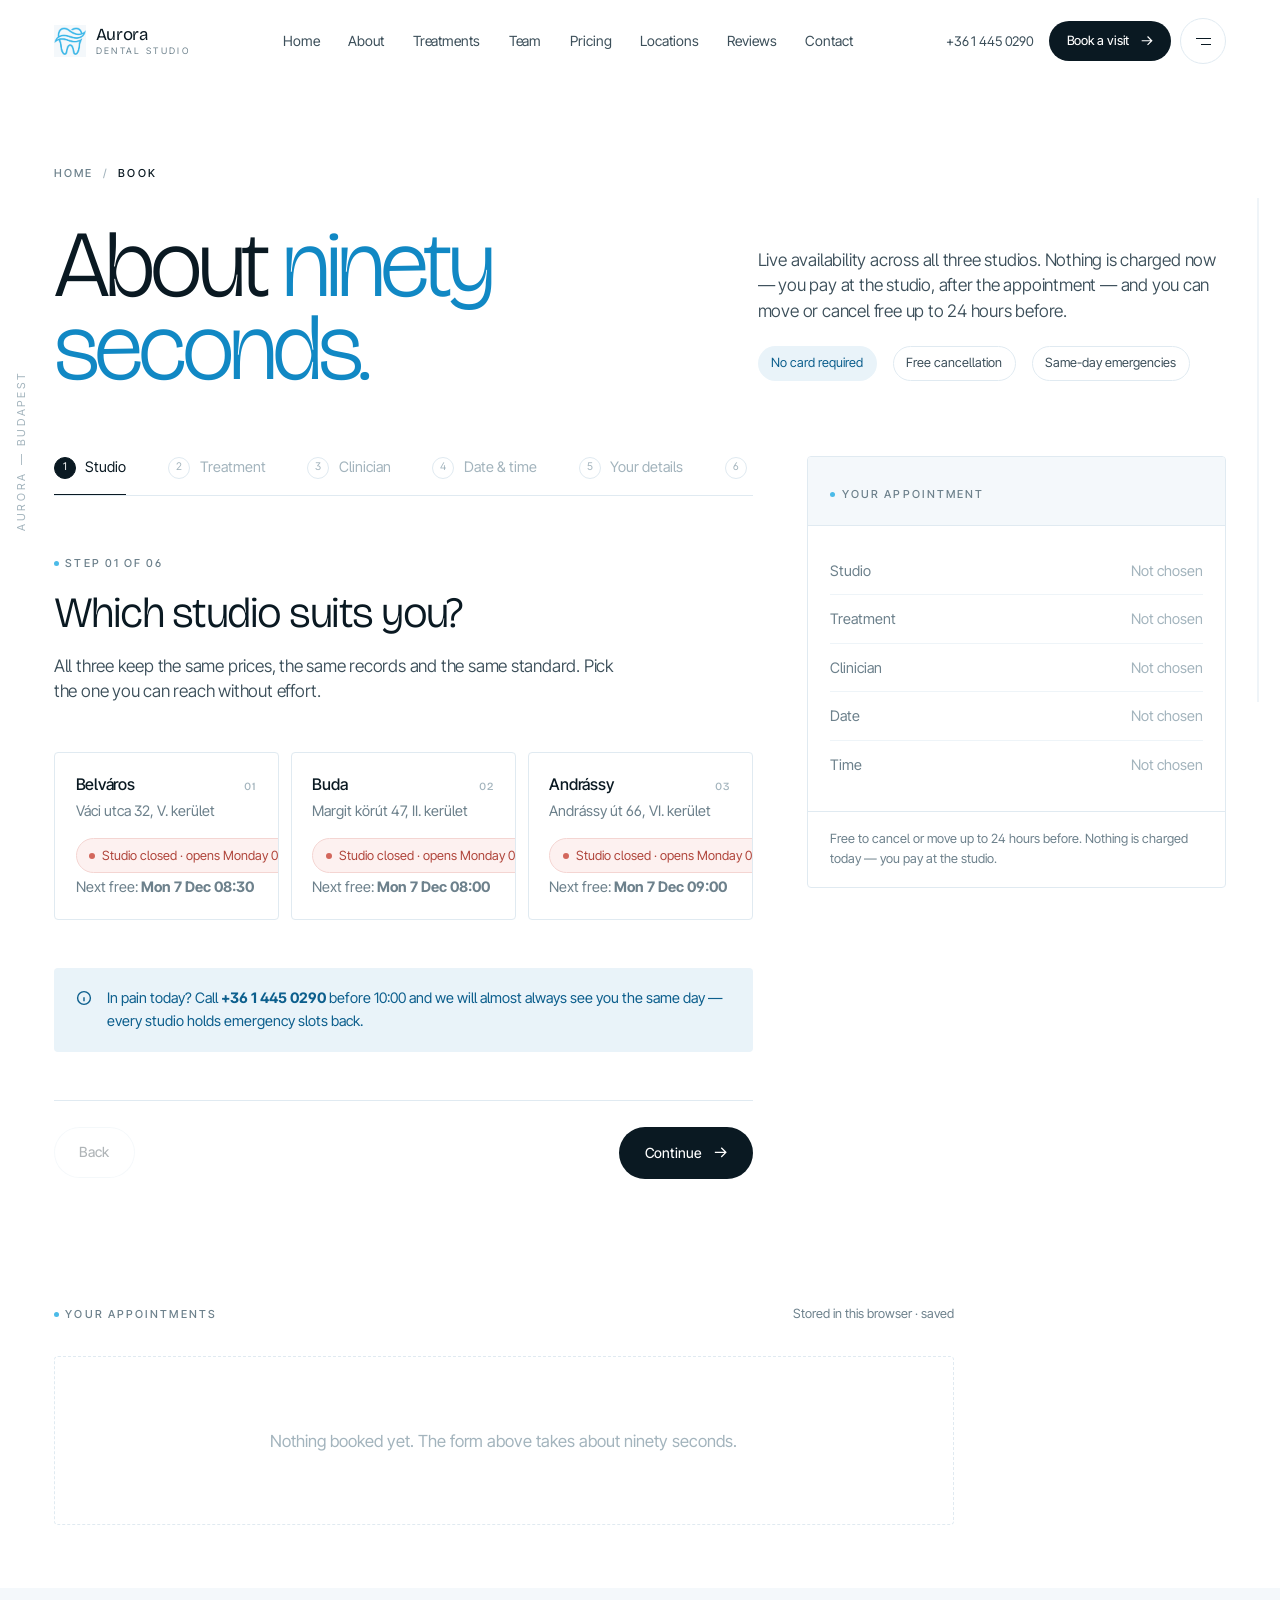
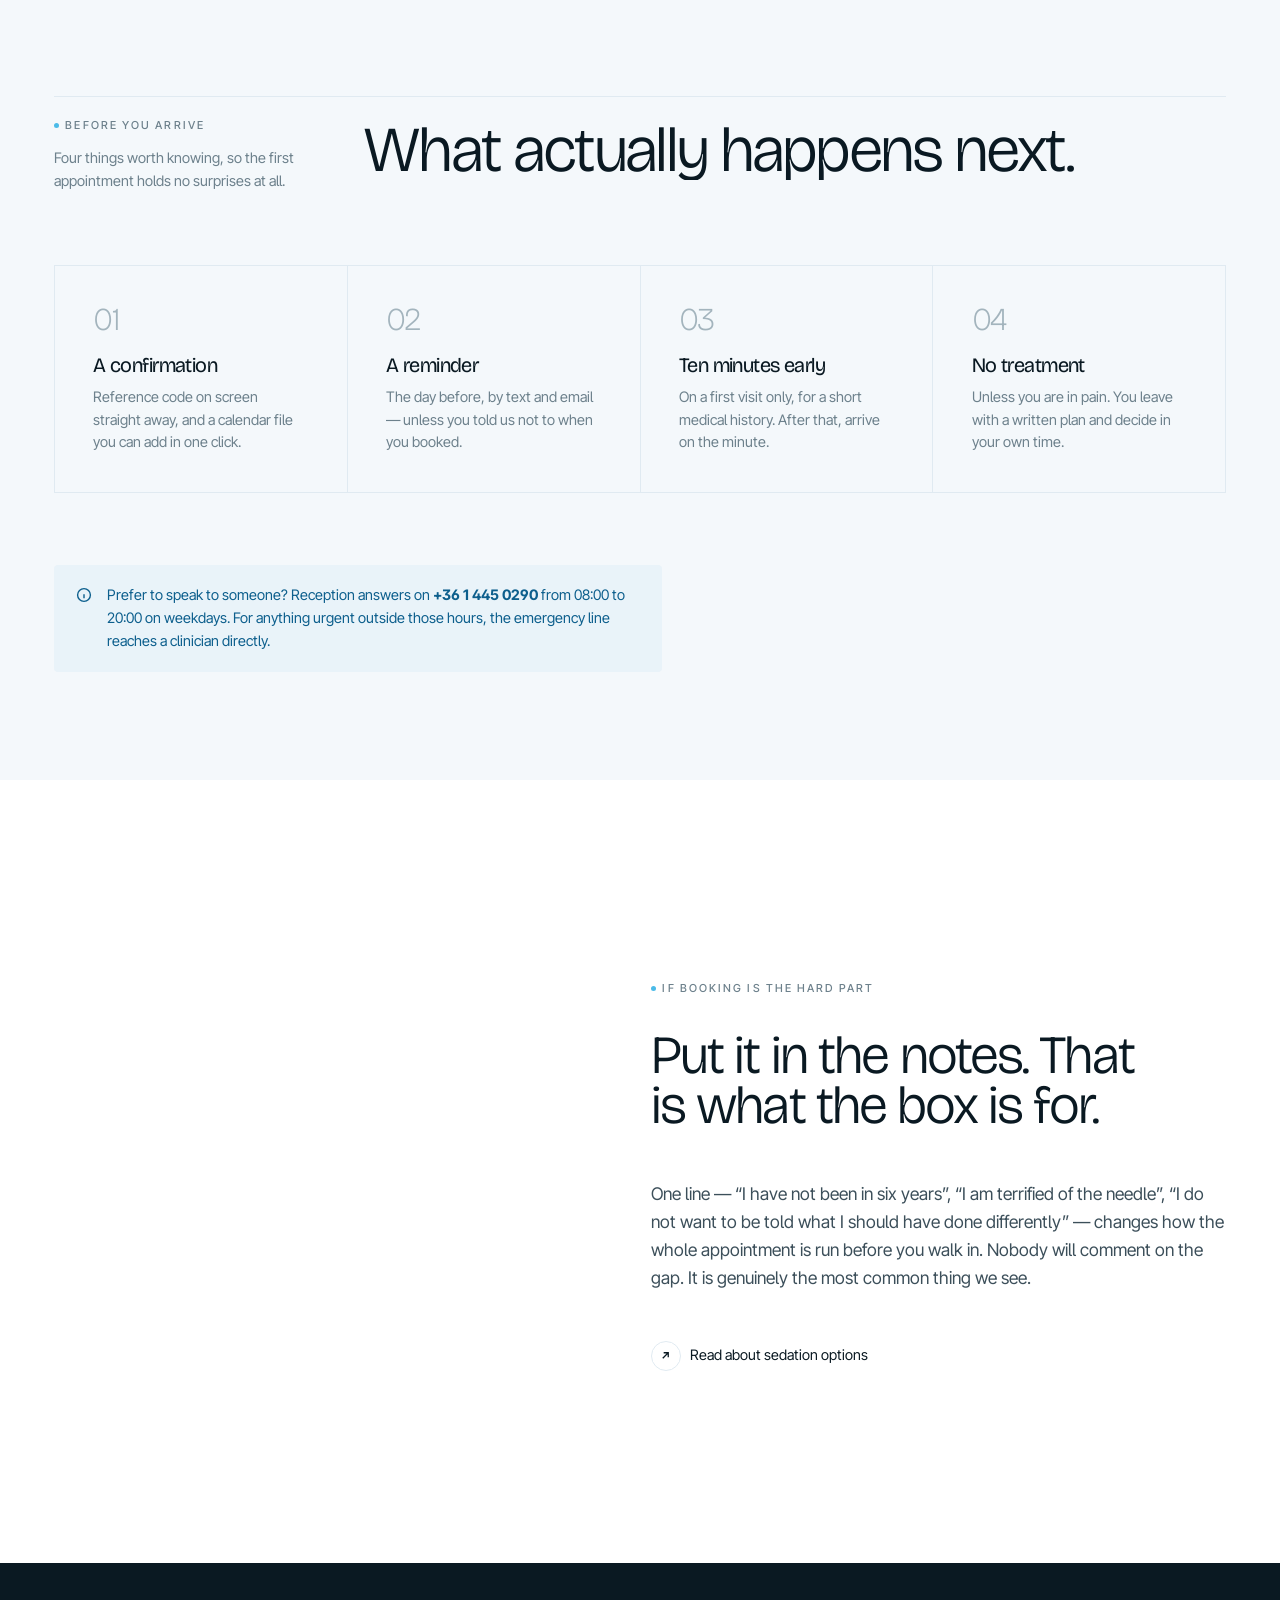
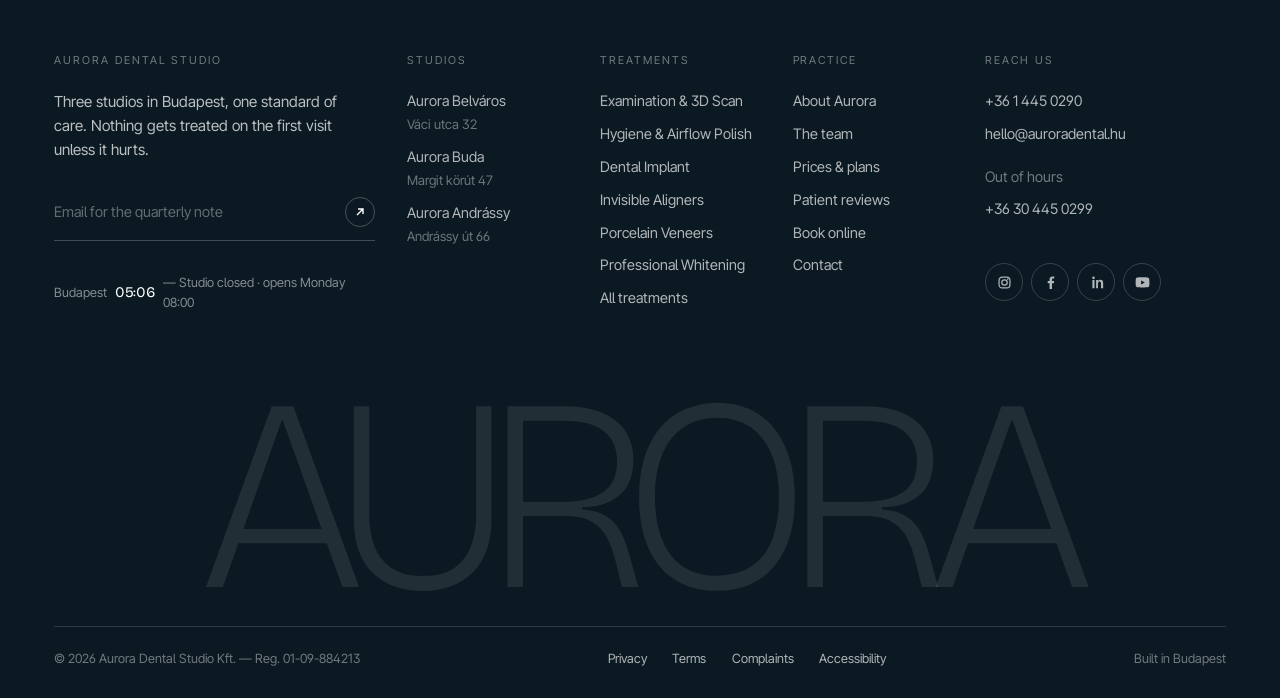
==== commit e361e182: "Fixes" ====
--- a/booking.html
+++ b/booking.html
@@ -82,7 +82,7 @@
         <h2 class="dsp shead__t" data-split="words">What actually happens next.</h2>
       </div>
 
-      <div class="vgrid" style="grid-template-columns:repeat(4,1fr)">
+      <div class="vgrid vgrid--4">
         <div class="vgrid__i"><div class="tl__y" style="font-size:2rem">01</div>
           <h3 class="vgrid__t mt2">A confirmation</h3>
           <p class="vgrid__d">Reference code on screen straight away, and a calendar file you can add in one click.</p></div>
--- a/css/app.css
+++ b/css/app.css
@@ -161,11 +161,13 @@
 
 .burger{
   width:46px; height:46px; border:1px solid var(--line); border-radius:999px;
-  display:grid; place-items:center; gap:0; background:var(--paper);
+  /* one named cell so both bars stack on the same centre point — two auto rows
+     would stretch apart and pin the bars to the edges of the circle */
+  display:grid; grid-template-areas:"bar"; place-items:center; background:var(--paper);
   transition:border-color .4s,background-color .4s;
 }
 .burger:hover{ border-color:var(--ink); }
-.burger i{ display:block; width:15px; height:1.4px; background:var(--ink); transition:transform .45s var(--e-out),opacity .3s; }
+.burger i{ grid-area:bar; display:block; width:15px; height:1.4px; background:var(--ink); transition:transform .45s var(--e-out),opacity .3s; }
 .burger i:first-child{ transform:translateY(-3px); }
 .burger i:last-child{ transform:translateY(3px); width:10px; margin-left:5px; }
 .burger:hover i:last-child{ width:15px; margin-left:0; }
@@ -196,6 +198,8 @@
 .menu__a .n{ font-size:var(--fs-label); letter-spacing:.1em; color:var(--ink-25); flex:none; transition:color .4s; }
 .menu__a:hover .n{ color:var(--aurora); }
 .menu__a .ar{ margin-left:auto; opacity:0; transform:translateX(-14px); transition:.5s var(--e-out); font-size:1.2rem; }
+/* the inline icons carry no width/height, so as a flex item this collapses to 0 */
+.menu__a .ar svg{ width:15px; height:15px; }
 .menu__a:hover .ar{ opacity:1; transform:translateX(0); }
 .menu__preview{ position:relative; aspect-ratio:4/5; border-radius:999px 999px 6px 6px; overflow:hidden; background:var(--bone); }
 .menu__preview img{
@@ -438,6 +442,7 @@
 .row__t{ font-family:var(--display); font-size:clamp(1.25rem,2.6vw,2.3rem); font-weight:300; letter-spacing:-.035em; line-height:1.04; transition:color .4s; }
 .row:hover .row__t{ color:var(--deep); }
 .row__m{ display:flex; align-items:center; gap:1.6rem; }
+.row__m svg{ width:13px; height:13px; flex:none; }
 .row__hov{
   position:fixed; z-index:40; width:clamp(180px,17vw,270px); aspect-ratio:4/5; border-radius:999px 999px 4px 4px;
   overflow:hidden; pointer-events:none; opacity:0; top:0; left:0; will-change:transform;
@@ -485,6 +490,7 @@
   border:1px solid var(--line); display:grid; place-items:center; background:var(--paper); z-index:2;
   transition:.35s;
 }
+.drawer__x svg{ width:14px; height:14px; }
 .drawer__x:hover{ background:var(--ink); color:#fff; border-color:var(--ink); }
 
 .modal{ position:fixed; inset:0; z-index:950; display:grid; place-items:center; padding:1.2rem; pointer-events:none; }
@@ -505,6 +511,7 @@
 .ft__nl input{ flex:1; padding:.4rem 0; color:#fff; font-size:var(--fs-sm); }
 .ft__nl input::placeholder{ color:rgba(255,255,255,.36); }
 .ft__nl button{ color:#fff; display:grid; place-items:center; width:30px; height:30px; border-radius:50%; border:1px solid rgba(255,255,255,.25); transition:.35s; }
+.ft__nl button svg{ width:12px; height:12px; }
 .ft__nl button:hover{ background:var(--aurora); border-color:var(--aurora); }
 .ft__word{ padding-bottom:1.4rem; }
 .ft__word svg{ width:100%; height:auto; display:block; }
--- a/css/pages.css
+++ b/css/pages.css
@@ -130,7 +130,7 @@
    STAT BAND
    ============================================================ */
 .sband{ display:grid; grid-template-columns:repeat(4,1fr); border-top:1px solid var(--line); border-bottom:1px solid var(--line); }
-.sband__i{ padding:clamp(1.8rem,4vw,3.2rem) clamp(1rem,2vw,2rem) clamp(1.8rem,4vw,3.2rem) 0; border-right:1px solid var(--line); }
+.sband__i{ padding:clamp(1.8rem,4vw,3.2rem) clamp(1rem,2vw,2rem) clamp(1.8rem,4vw,3.2rem) 0; border-right:1px solid var(--line); border-color:var(--line); }
 .sband__i:last-child{ border-right:0; }
 .sband__n{ font-family:var(--display); font-size:clamp(2.2rem,5.2vw,4.6rem); font-weight:200; letter-spacing:-.055em; line-height:.9; }
 .sband__n sup{ font-size:.4em; vertical-align:super; color:var(--aurora); letter-spacing:0; }
@@ -141,7 +141,25 @@
 @media (max-width:820px){
   .sband{ grid-template-columns:repeat(2,1fr); }
   .sband__i:nth-child(2n){ border-right:0; }
-  .sband__i:nth-child(-n+2){ border-bottom:1px solid var(--line); }
+  /* width/style only, so .night can still recolour the hairline */
+  .sband__i:nth-child(-n+2){ border-bottom-width:1px; border-bottom-style:solid; }
+}
+
+/* three-across variant (six cells) — a modifier rather than an inline style,
+   so the cell borders and the column count stay in step at every width */
+.sband--3{ grid-template-columns:repeat(3,1fr); }
+@media (min-width:821px){
+  .sband--3 .sband__i:nth-child(3n){ border-right-width:0; }
+  .sband--3 .sband__i:nth-child(-n+3){ border-bottom-width:1px; border-bottom-style:solid; }
+}
+@media (max-width:820px) and (min-width:561px){
+  .sband--3{ grid-template-columns:repeat(2,1fr); }
+  .sband--3 .sband__i:nth-child(-n+4){ border-bottom-width:1px; border-bottom-style:solid; }
+}
+@media (max-width:560px){
+  .sband--3{ grid-template-columns:1fr; }
+  .sband--3 .sband__i{ border-right-width:0; }
+  .sband--3 .sband__i:not(:last-child){ border-bottom-width:1px; border-bottom-style:solid; }
 }
 
 /* ============================================================
@@ -160,6 +178,7 @@
   background:linear-gradient(to top,rgba(10,25,34,.62),rgba(10,25,34,0)); color:#fff;
   opacity:0; transform:translateY(10px); transition:.5s var(--e-out);
 }
+.tcard__ov svg{ width:14px; height:14px; flex:none; }
 .tcard:hover .tcard__ov{ opacity:1; transform:translateY(0); }
 .tcard__n{ font-family:var(--display); font-size:1.16rem; font-weight:400; letter-spacing:-.028em; }
 .tcard__r{ font-size:var(--fs-xs); color:var(--ink-45); margin-top:.22rem; }
@@ -221,6 +240,11 @@
 .vgrid__d{ font-size:var(--fs-sm); color:var(--ink-45); line-height:1.55; }
 @media (max-width:900px){ .vgrid{ grid-template-columns:repeat(2,1fr) } }
 @media (max-width:560px){ .vgrid{ grid-template-columns:1fr } }
+/* four-across variant — a modifier rather than an inline style, so these
+   breakpoints can still take over on narrow screens */
+.vgrid--4{ grid-template-columns:repeat(4,1fr); }
+@media (max-width:1100px){ .vgrid--4{ grid-template-columns:repeat(2,1fr) } }
+@media (max-width:560px){ .vgrid--4{ grid-template-columns:1fr } }
 
 /* ============================================================
    TIMELINE
@@ -232,6 +256,9 @@
 .tl__i:hover .tl__y{ color:var(--aurora); }
 .tl__t{ font-family:var(--display); font-size:clamp(1.15rem,1.9vw,1.6rem); font-weight:350; letter-spacing:-.03em; line-height:1.1; }
 .tl__d{ color:var(--ink-70); font-size:var(--fs-sm); }
+/* the timeline sits in a .night section on the about page */
+.night .tl__i{ border-color:rgba(255,255,255,.14); }
+.night .tl__d{ color:rgba(255,255,255,.62); }
 @media (max-width:820px){ .tl__i{ grid-template-columns:1fr; gap:.7rem } }
 
 /* ============================================================
@@ -378,6 +405,7 @@
 .cal__m{ font-family:var(--display); font-size:1.15rem; font-weight:400; letter-spacing:-.025em; }
 .cal__nav{ display:flex; gap:.4rem; }
 .cal__nav button{ width:34px; height:34px; border-radius:50%; border:1px solid var(--line); display:grid; place-items:center; transition:.35s; }
+.cal__nav button svg{ width:13px; height:13px; }
 .cal__nav button:hover:not(:disabled){ background:var(--ink); color:#fff; border-color:var(--ink); }
 .cal__nav button:disabled{ opacity:.28; cursor:not-allowed; }
 .cal__dow{ display:grid; grid-template-columns:repeat(7,1fr); padding:.8rem .6rem .3rem; }
